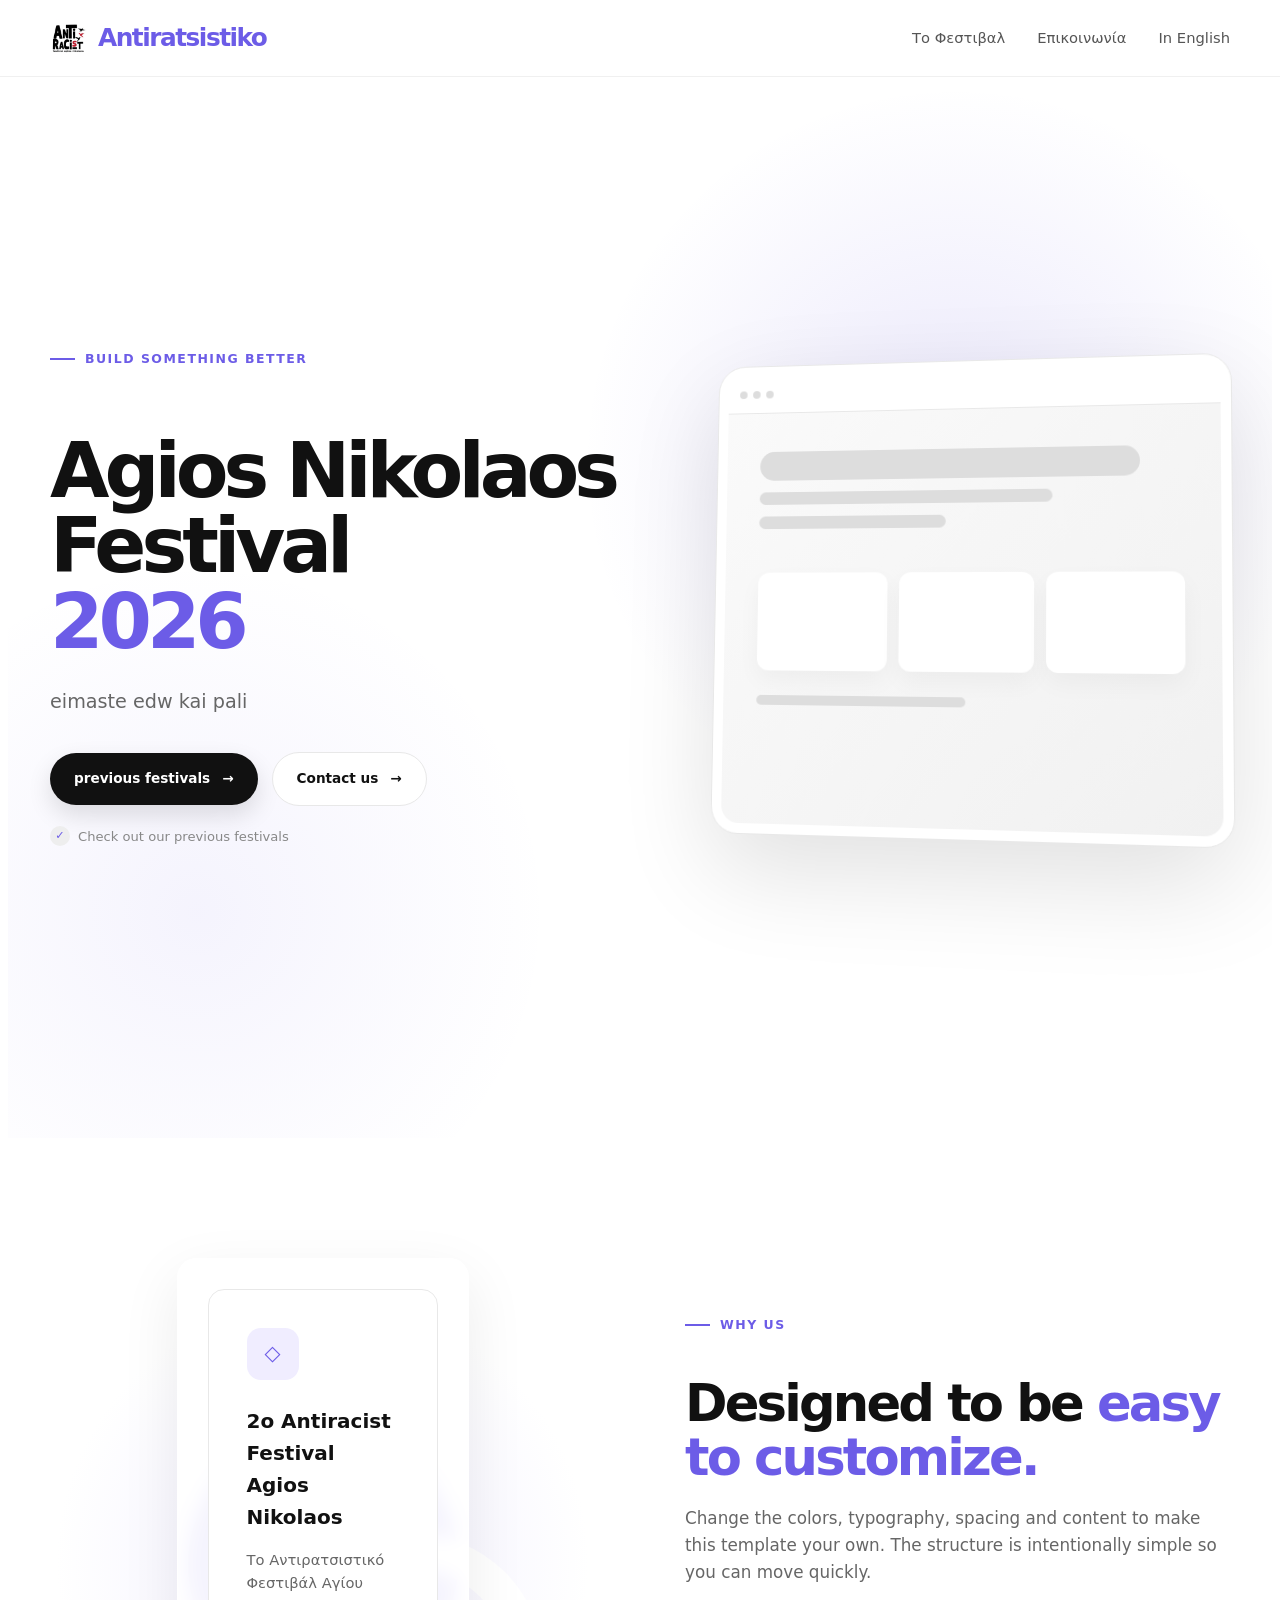
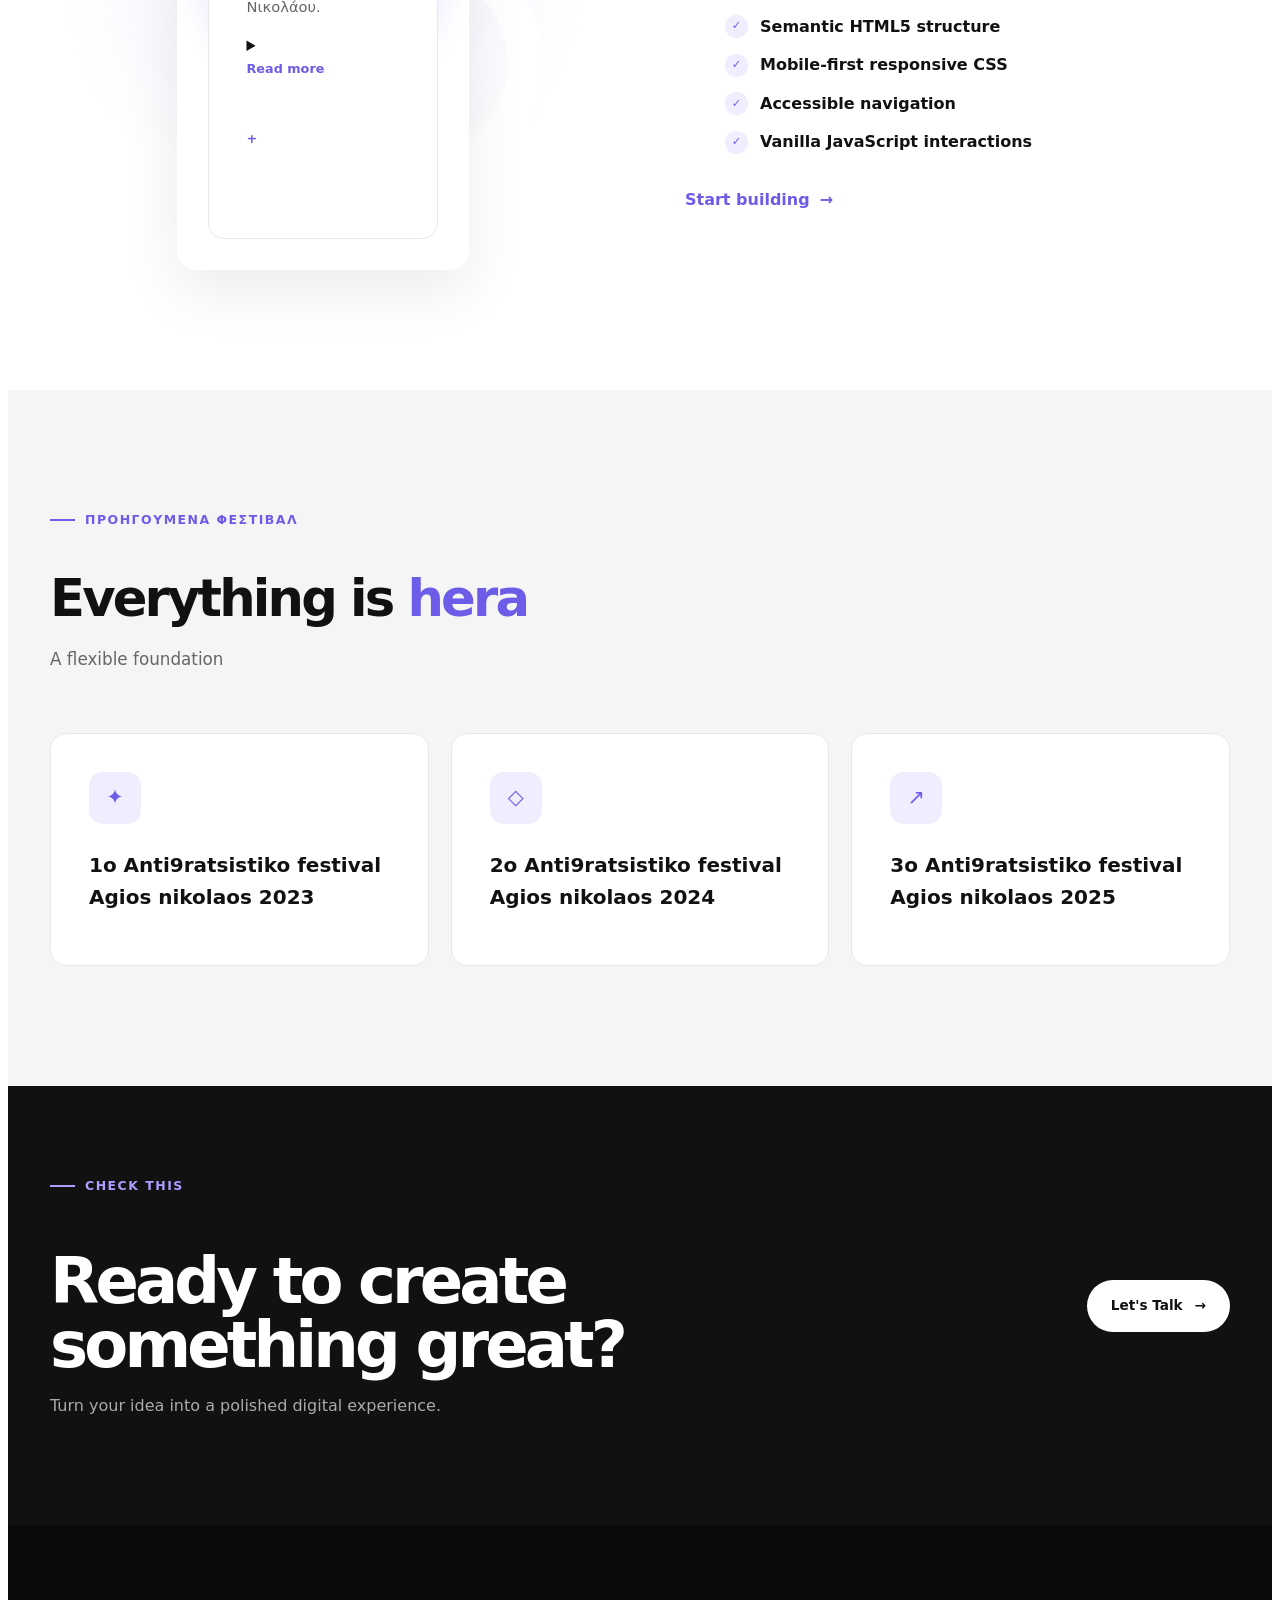
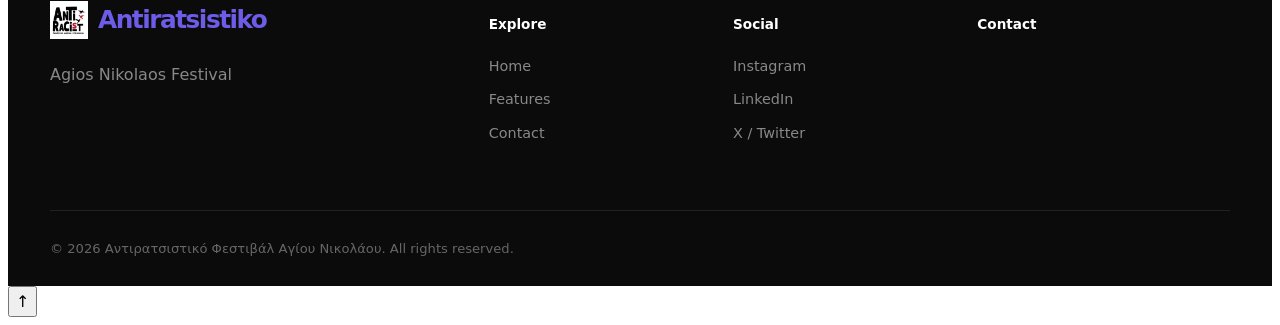
==== index.html @ 1e73deb2 "top" ====
<!DOCTYPE html>
<html lang="en">
<head>

    <meta charset="UTF-8">
    <meta name="viewport" content="width=device-width, initial-scale=1.0">

    <meta
        name="description"
        content="A modern responsive HTML5 website template."
    >

    <title>Antiratsistiko</title>

    <link
        rel="icon"
        type="image/png"
        href="assets/imgs/favicon.ico"
    >

    <link rel="stylesheet" href="style.css">
</head>

<body>

   
    <header class="site-header" id="top">
        <nav class="navbar container" aria-label="Main navigation">

            <a href="#top" class="logo">
				<img src="assets/imgs/1.png" alt="logo">
                <span>Antiratsistiko</span>
            </a>

            <button
                class="menu-toggle"
                type="button"
                aria-label="Open navigation menu"
                aria-expanded="false"
                aria-controls="primary-navigation"
            >
                <span></span>
                <span></span>
                <span></span>
            </button>

            <div class="nav-menu" id="primary-navigation">
                
                
                <a href="about.html">Το Φεστιβαλ </a>
                <a href="contact.html">Επικοινωνία</a>
                <a href="indexen.html">In English</a>
<!-- 

                <a href="#features" class="nav-button">
                    prohgoymena
                </a> -->
            </div>

        </nav>
    </header>


    <main>

       
        <section class="hero" id="home">

            <div class="hero-background"></div>

            <div class="container hero-content">

                <div class="hero-text reveal">

                    <div class="eyebrow">
                        <span></span>
                        Build something better
                    </div>

                    <h1>
                        Agios Nikolaos Festival 
                        <strong>2026</strong>
                    </h1>

                    <p>
							eimaste edw kai pali
                    </p>

                    <div class="hero-buttons">
                        <a href="#features" class="button button-primary">
                            previous festivals 

                            <span>→</span>
                        </a>

                        <a href="#contact" class="button button-secondary">
                            Contact us
							<span>→</span>
						</a>
                    </div>

                    <div class="hero-note">
                        <span class="check">✓</span>
                        Check out our previous festivals
                    </div>

                </div>

                <div class="hero-visual reveal">

                    <div class="visual-card">

                        <div class="visual-header">
                            <div class="window-controls">
                                <span></span>
                                <span></span>
                                <span></span>
                            </div>
                        </div>

                        <div class="visual-body">

                            <div class="visual-line large"></div>
                            <div class="visual-line"></div>
                            <div class="visual-line short"></div>

                            <div class="visual-grid">
                                <div></div>
                                <div></div>
                                <div></div>
                            </div>

                            <div class="visual-footer"></div>

                        </div>

                    </div>

                </div>

            </div>

        </section>


       
        


       
        <section class="section about" id="about">

            <div class="container about-grid">

                <div class="about-visual reveal">
                    <div class="about-shape shape-one"></div>
                    <div class="about-shape shape-two"></div>

                    <div class="about-card">
                            <article class="feature-card reveal">
        <div class="feature-icon">◇</div>
        

        <h3>2ο Antiracist Festival<br>Agios Nikolaos </h3>

        <p class="feature-short">
            Το  Αντιρατσιστικό Φεστιβάλ Αγίου Νικολάου.
        </p>

        <details class="read-more">
              <summary>
                <span>Read more</span>
                <span class="read-more-icon">+</span>
            </summary>

            <div class="read-more-text">
                <p>
                    Εδώ μπορείς να προσθέσεις το κείμενο που θέλεις να
                    εμφανίζεται όταν ο επισκέπτης πατάει «Read more».
                    Το κείμενο θα ανοίγει μέσα στην ίδια κάρτα.
                </p>

               
            </div>
        </details>
    </article>
                    </div>
                </div>


                <div class="about-content reveal">

                    <div class="eyebrow">
                        <span></span>
                        Why us
                    </div>

                    <h2>
                        Designed to be
                        <strong>easy to customize.</strong>
                    </h2>

                    <p>
                        Change the colors, typography, spacing and content
                        to make this template your own. The structure is
                        intentionally simple so you can move quickly.
                    </p>

                    <ul class="check-list">
                        <li>Semantic HTML5 structure</li>
                        <li>Mobile-first responsive CSS</li>
                        <li>Accessible navigation</li>
                        <li>Vanilla JavaScript interactions</li>
                    </ul>

                    <a href="contact.html" class="text-link">
                        Start building <span>→</span>
                    </a>

                </div>

            </div>

        </section>

		<section class="section features" id="features">

            <div class="container">

                <div class="section-heading reveal">
                    <div class="eyebrow">
                        <span></span>
                        Προηγουμενα Φεστιβαλ
                    </div>

                    <h2>
                        Everything is
                        <strong>hera</strong>
                    </h2>

                    <p>
                        A flexible foundation
                    </p>
                </div>


                <div class="feature-grid">

                    <article class="feature-card reveal">

                        <div class="feature-icon">
                            ✦
                        </div>

                        <h3><a href="2023.html">1o Anti9ratsistiko festival <br>
                            Agios nikolaos 2023</a></h3>

                        <p>
                            
                        </p>

                    </article>


                    <article class="feature-card reveal">

                        <div class="feature-icon">
                            ◇
                        </div>

                        <h3><a href="2024.html">2o Anti9ratsistiko festival <br>
                            Agios nikolaos 2024</a></h3>

                        

                    </article>


                    <article class="feature-card reveal">

                        <div class="feature-icon">
                            ↗
                        </div>

                        <h3><a href="2025.html">3o Anti9ratsistiko festival <br>
                            Agios nikolaos 2025</a></h3>

                    </article>

                </div>

            </div>

        </section>
       
        <section class="cta" id="contact">

            <div class="container cta-content reveal">

                <div>
                    <div class="eyebrow">
                        <span></span>
                        Check this
                    </div>

                    <h2>
                        Ready to create
                        something great?
                    </h2>

                    <p>
                        Turn your idea into a polished digital experience.
                    </p>
                </div>

                <a href="mailto:hello@example.com"
                   class="button button-light">
                    Let's Talk
                    <span>→</span>
                </a>

            </div>

        </section>

    </main>


    <footer class="site-footer">

        <div class="container footer-grid">

            <div class="footer-brand">

                <a href="#top" class="logo">
    <img src="assets/imgs/1.png" alt="Antiratsistiko logo">
    <span>Antiratsistiko</span>
</a>

                <p>
Agios Nikolaos Festival
                </p>

            </div>


            <div class="footer-column">

                <h3>Explore</h3>

                <a href="#home">Home</a>
                <a href="#features">Features</a>
                
                <a href="#contact">Contact</a>

            </div>


            <div class="footer-column">

                <h3>Social</h3>

                <a href="#">Instagram</a>
                <a href="#">LinkedIn</a>
                <a href="#">X / Twitter</a>

            </div>


            <div class="footer-column">

                <h3>Contact</h3>

                <!-- <a href="mailto:hello@example.com">
                    hello@example.com
                </a>

                <a href="tel:+1234567890">
                    +1 234 567 890
                </a> -->

            </div>

        </div>


        <div class="container footer-bottom">
<p id="copyright"></p>

    </footer>


    <script src="script.js"></script>
<!-- Back to top -->
<button
    class="back-to-top"
    id="backToTop"
    type="button"
    aria-label="Back to top"
>
    ↑
</button>
</body>
</html>
---- style.css ----
*::before,
*::after {
    box-sizing: border-box;
    margin: 0;
    padding: 0;
}


.nav-button {
    display: inline-flex;
    align-items: center;
    justify-content: center;

    min-height: 36px;

    padding: 7px 14px;

    color: white;
    background: var(--primary);

    border: 0;
    border-radius: 100px;

    font-size: 0.78rem;
    font-weight: 600;

    white-space: nowrap;

    transition:
        transform var(--transition),
        background var(--transition);
}

.nav-button:hover {
    background: var(--accent);
    transform: translateY(-2px);
}


.button {
    min-height: 42px;

    padding: 0 18px;

    border-radius: 100px;

    font-size: 0.85rem;
    font-weight: 600;
}

.features {
    background: var(--surface);
}

.feature-grid {
    display: grid;
    grid-template-columns: repeat(3, minmax(0, 1fr));
    gap: 24px;
}

.feature-card {
    min-width: 0;
    padding: 30px;

    background: white;
    border: 1px solid var(--border);
    border-radius: var(--radius-md);

    transition:
        transform var(--transition),
        box-shadow var(--transition);
}

.feature-card:hover {
    transform: translateY(-6px);
    box-shadow: var(--shadow);
}

.feature-icon {
    width: 44px;
    height: 44px;

    display: flex;
    align-items: center;
    justify-content: center;

    margin-bottom: 20px;

    background: #f0edff;
    color: var(--accent);

    border-radius: 12px;

    font-size: 1.1rem;
}

.feature-card h3 {
    margin-bottom: 8px;
    font-size: 1.15rem;
}

.feature-card p {
    color: var(--secondary);
    font-size: 0.92rem;
}
.logo {
    display: inline-flex;
    align-items: center;
    gap: 10px;

    font-size: 1.55rem;
    font-weight: 800;
    letter-spacing: -0.06em;
}

.logo img {
    width: 38px;
    height: 38px;

    object-fit: contain;
    flex-shrink: 0;

    display: block;
}

.logo-text {
    display: inline-flex;
    align-items: center;
}

.logo-text > span {
    color: var(--accent);
}

.navbar-actions {
    display: flex;
    align-items: center;
    gap: 14px;
}


/* =========================================
   GET STARTED DROPDOWN
========================================= */

.get-started-wrapper {
    position: relative;
}

.get-started-toggle {
    border: 0;
    cursor: pointer;
    font-family: inherit;
    font-size: 0.92rem;
}

.get-started-toggle.active {
    background: var(--accent);
}



.get-started-options {
    position: absolute;
    top: calc(100% + 12px);
    right: 0;

    width: 230px;

    padding: 18px;

    background: white;

    border: 1px solid var(--border);
    border-radius: 18px;

    box-shadow:
        0 20px 50px rgba(0, 0, 0, 0.12);

    opacity: 0;
    visibility: hidden;

    transform:
        translateY(-10px)
        scale(0.97);

    transform-origin: top right;

    transition:
        opacity var(--transition),
        visibility var(--transition),
        transform var(--transition);

    z-index: 1100;
}



.get-started-options.active {
    opacity: 1;
    visibility: visible;

    transform:
        translateY(0)
        scale(1);
}


/* Title */

.options-title {
    margin-bottom: 12px;

    color: var(--primary);

    font-size: 0.85rem;
    font-weight: 700;
}


/* Radio option */

.radio-option {
    display: flex;
    align-items: center;

    gap: 10px;

    padding: 10px 8px;

    border-radius: 10px;

    cursor: pointer;

    color: var(--secondary);

    transition:
        background var(--transition),
        color var(--transition);
}

.radio-option:hover {
    background: var(--surface);
    color: var(--primary);
}

.radio-option input {
    width: 17px;
    height: 17px;

    accent-color: var(--accent);

    cursor: pointer;
}

.radio-option span {
    font-size: 0.9rem;
}
html {
    scroll-behavior: smooth;
    scroll-padding-top: 80px;
}

body {
    font-family:
        Inter,
        ui-sans-serif,
        system-ui,
        -apple-system,
        BlinkMacSystemFont,
        "Segoe UI",
        sans-serif;

    background: #ffffff;
    color: #111111;
    line-height: 1.6;
    overflow-x: hidden;
}

img {
    max-width: 100%;
    display: block;
}

a {
    color: inherit;
    text-decoration: none;
}

button {
    font: inherit;
}


:root {
    --primary: #111111;
    --secondary: #666666;
    --muted: #888888;

    --background: #ffffff;
    --surface: #f5f5f5;
    --border: #e8e8e8;

    --accent: #6c5ce7;
    --accent-dark: #5546d5;

    --container: 1180px;

    --radius-sm: 8px;
    --radius-md: 16px;
    --radius-lg: 28px;

    --shadow:
        0 20px 60px rgba(0, 0, 0, 0.08);

    --transition:
        0.3s cubic-bezier(0.4, 0, 0.2, 1);
}


.container {
    width: min(
        calc(100% - 40px),
        var(--container)
    );

    margin-inline: auto;
}


.site-header {
    position: fixed;
    top: 0;
    left: 0;
    width: 100%;
    z-index: 1000;

    background: rgba(255, 255, 255, 0.88);
    backdrop-filter: blur(16px);
    -webkit-backdrop-filter: blur(16px);

    border-bottom: 1px solid rgba(0, 0, 0, 0.06);
}

.navbar {
    height: 76px;

    display: flex;
    align-items: center;
    justify-content: space-between;
}

.logo {
    font-size: 1.55rem;
    font-weight: 800;
    letter-spacing: -0.06em;
}

.logo span {
    color: var(--accent);
}

.nav-menu {
    display: flex;
    align-items: center;
    gap: 32px;

    font-size: 0.92rem;
    font-weight: 500;
}

.nav-menu > a:not(.nav-button) {
    position: relative;
    color: #555;
    transition: color var(--transition);
}

.nav-menu > a:not(.nav-button)::after {
    content: "";

    position: absolute;
    left: 0;
    bottom: -7px;

    width: 0;
    height: 2px;

    background: var(--accent);

    transition: width var(--transition);
}

.nav-menu > a:not(.nav-button):hover {
    color: var(--primary);
}

.nav-menu > a:not(.nav-button):hover::after {
    width: 100%;
}

.nav-button {
    padding: 11px 19px;

    color: white;
    background: var(--primary);

    border-radius: 100px;

    transition:
        transform var(--transition),
        background var(--transition);
}

.nav-button:hover {
    background: var(--accent);
    transform: translateY(-2px);
}


.menu-toggle {
    display: none;

    width: 44px;
    height: 44px;

    border: 0;
    background: transparent;

    cursor: pointer;

    flex-direction: column;
    align-items: center;
    justify-content: center;
    gap: 5px;
}

.menu-toggle span {
    display: block;

    width: 22px;
    height: 2px;

    background: var(--primary);
    border-radius: 10px;

    transition:
        transform var(--transition),
        opacity var(--transition);
}

.menu-toggle.active span:nth-child(1) {
    transform: translateY(7px) rotate(45deg);
}

.menu-toggle.active span:nth-child(2) {
    opacity: 0;
}

.menu-toggle.active span:nth-child(3) {
    transform: translateY(-7px) rotate(-45deg);
}


.hero {
    min-height: 100vh;

    display: flex;
    align-items: center;

    position: relative;
    overflow: hidden;

    padding: 140px 0 90px;
}

.hero-background {
    position: absolute;
    inset: 0;

    background:
        radial-gradient(
            circle at 75% 40%,
            rgba(108, 92, 231, 0.14),
            transparent 32%
        ),
        radial-gradient(
            circle at 15% 80%,
            rgba(108, 92, 231, 0.07),
            transparent 25%
        );

    pointer-events: none;
}

.hero-content {
    position: relative;
    z-index: 1;

    display: grid;
    grid-template-columns: 1.05fr 0.95fr;
    align-items: center;

    gap: 70px;
}

.eyebrow {
    display: flex;
    align-items: center;
    gap: 10px;

    margin-bottom: 20px;

    color: var(--accent);

    font-size: 0.78rem;
    font-weight: 700;
    letter-spacing: 0.12em;
    text-transform: uppercase;
}

.eyebrow span {
    width: 25px;
    height: 2px;

    background: currentColor;
}

.hero h1 {
    max-width: 700px;

    font-size: clamp(
        3rem,
        6vw,
        5.6rem
    );

    line-height: 0.98;
    letter-spacing: -0.065em;

    margin-bottom: 28px;
}

.hero h1 strong {
    display: block;
    color: var(--accent);
}

.hero-text > p {
    max-width: 600px;

    color: var(--secondary);

    font-size: clamp(
        1rem,
        2vw,
        1.2rem
    );

    margin-bottom: 34px;
}

.hero-buttons {
    display: flex;
    align-items: center;
    flex-wrap: wrap;

    gap: 14px;
}

.button {
    display: inline-flex;
    align-items: center;
    justify-content: center;
    gap: 12px;

    min-height: 52px;

    padding: 0 24px;

    border-radius: 100px;

    font-weight: 650;

    transition:
        transform var(--transition),
        background var(--transition),
        box-shadow var(--transition);
}

.button:hover {
    transform: translateY(-3px);
}

.button-primary {
    color: white;
    background: var(--primary);

    box-shadow:
        0 10px 25px rgba(0, 0, 0, 0.12);
}

.button-primary:hover {
    background: var(--accent);
}

.button-secondary {
    border: 1px solid var(--border);
    background: white;
}

.button-secondary:hover {
    border-color: #ccc;
    box-shadow: var(--shadow);
}

.hero-note {
    display: flex;
    align-items: center;
    gap: 8px;

    margin-top: 20px;

    color: var(--muted);
    font-size: 0.82rem;
}

.check {
    width: 20px;
    height: 20px;

    display: inline-flex;
    align-items: center;
    justify-content: center;

    border-radius: 50%;

    background: #eee;
    color: var(--accent);

    font-size: 0.7rem;
}

.hero-visual {
    display: flex;
    justify-content: center;

    perspective: 1000px;
}

.visual-card {
    width: min(100%, 500px);

    padding: 10px;

    background: white;

    border: 1px solid var(--border);
    border-radius: var(--radius-lg);

    box-shadow:
        0 35px 100px rgba(0, 0, 0, 0.12);

    transform:
        rotateY(-7deg)
        rotateX(3deg);

    animation: float 6s ease-in-out infinite;
}

.visual-header {
    height: 38px;

    display: flex;
    align-items: center;

    padding: 0 12px;

    border-bottom: 1px solid var(--border);
}

.window-controls {
    display: flex;
    gap: 6px;
}

.window-controls span {
    width: 8px;
    height: 8px;

    border-radius: 50%;

    background: #ddd;
}

.visual-body {
    min-height: 340px;

    padding: 40px 35px;

    background:
        linear-gradient(
            135deg,
            #fafafa,
            #f1f1f1
        );

    border-radius: 0 0 18px 18px;
}

.visual-line {
    width: 70%;
    height: 13px;

    margin-bottom: 12px;

    background: #ddd;
    border-radius: 100px;
}

.visual-line.large {
    width: 90%;
    height: 30px;
}

.visual-line.short {
    width: 45%;
}

.visual-grid {
    display: grid;
    grid-template-columns: repeat(3, 1fr);

    gap: 12px;

    margin-top: 45px;
}

.visual-grid div {
    height: 100px;

    background: white;
    border-radius: 12px;

    box-shadow:
        0 10px 25px rgba(0, 0, 0, 0.04);
}

.visual-footer {
    width: 50%;
    height: 10px;

    margin-top: 25px;

    background: #ddd;
    border-radius: 100px;
}

@keyframes float {
    0%,
    100% {
        transform:
            rotateY(-7deg)
            rotateX(3deg)
            translateY(0);
    }

    50% {
        transform:
            rotateY(-7deg)
            rotateX(3deg)
            translateY(-12px);
    }
}


.section {
    padding: 120px 0;
}

.section-heading {
    max-width: 680px;
    margin-bottom: 60px;
}

.section-heading h2,
.about-content h2 {
    font-size: clamp(
        2.2rem,
        4vw,
        3.8rem
    );

    line-height: 1.05;
    letter-spacing: -0.055em;

    margin-bottom: 20px;
}

.section-heading h2 strong,
.about-content h2 strong {
    color: var(--accent);
}

.section-heading p {
    color: var(--secondary);
    font-size: 1.05rem;
}



.features {
    background: var(--surface);
}

.feature-grid {
    display: grid;
    grid-template-columns: repeat(3, 1fr);
    gap: 22px;
}

.feature-card {
    padding: 38px;

    background: white;
    border: 1px solid var(--border);
    border-radius: var(--radius-md);

    transition:
        transform var(--transition),
        box-shadow var(--transition);
}

.feature-card:hover {
    transform: translateY(-8px);
    box-shadow: var(--shadow);
}

.feature-icon {
    width: 52px;
    height: 52px;

    display: flex;
    align-items: center;
    justify-content: center;

    margin-bottom: 25px;

    background: #f0edff;
    color: var(--accent);

    border-radius: 14px;

    font-size: 1.3rem;
}

.feature-card h3 {
    margin-bottom: 10px;

    font-size: 1.25rem;
}

.feature-card p {
    color: var(--secondary);
}



.about-grid {
    display: grid;
    grid-template-columns: 1fr 1fr;
    align-items: center;

    gap: 90px;
}

.about-visual {
    min-height: 500px;

    position: relative;

    display: flex;
    align-items: center;
    justify-content: center;

    background:
        radial-gradient(
            circle,
            #f1efff,
            transparent 65%
        );

    border-radius: var(--radius-lg);
}

.about-shape {
    position: absolute;

    border-radius: 50%;
}

.shape-one {
    width: 270px;
    height: 270px;

    background: var(--accent);

    opacity: 0.9;
}

.shape-two {
    width: 190px;
    height: 190px;

    border: 35px solid white;

    transform: translate(90px, 100px);
}

.about-card {
    position: relative;
    z-index: 2;

    width: 230px;

    padding: 30px;

    background: rgba(255, 255, 255, 0.92);

    border: 1px solid rgba(255, 255, 255, 0.8);

    border-radius: 20px;

    box-shadow: var(--shadow);

    backdrop-filter: blur(10px);
}

.about-card span {
    display: block;

    margin-bottom: 50px;

    color: var(--accent);

    font-size: 0.8rem;
    font-weight: 700;
}

.about-card strong {
    display: block;

    font-size: 2rem;
    letter-spacing: -0.05em;
}

.about-card p {
    color: var(--secondary);
}

.about-content > p {
    max-width: 550px;

    margin-bottom: 28px;

    color: var(--secondary);

    font-size: 1.05rem;
}

.check-list {
    list-style: none;

    display: grid;
    gap: 13px;

    margin-bottom: 32px;
}

.check-list li {
    display: flex;
    align-items: center;
    gap: 12px;

    font-weight: 550;
}

.check-list li::before {
    content: "✓";

    width: 23px;
    height: 23px;

    display: flex;
    align-items: center;
    justify-content: center;

    flex-shrink: 0;

    background: #f0edff;
    color: var(--accent);

    border-radius: 50%;

    font-size: 0.7rem;
}

.text-link {
    display: inline-flex;
    align-items: center;
    gap: 10px;

    color: var(--accent);

    font-weight: 700;
}

.text-link span {
    transition: transform var(--transition);
}

.text-link:hover span {
    transform: translateX(5px);
}



.cta {
    padding: 90px 0;

    background: var(--primary);
    color: white;
}

.cta-content {
    display: flex;
    align-items: center;
    justify-content: space-between;

    gap: 50px;
}

.cta .eyebrow {
    color: #a99fff;
}

.cta h2 {
    max-width: 700px;

    font-size: clamp(
        2.3rem,
        5vw,
        4.5rem
    );

    line-height: 1;
    letter-spacing: -0.06em;

    margin-bottom: 16px;
}

.cta p {
    color: #aaa;
}

.button-light {
    flex-shrink: 0;

    background: white;
    color: var(--primary);
}

.button-light:hover {
    background: var(--accent);
    color: white;
}



.site-footer {
    padding-top: 75px;

    background: #0b0b0b;
    color: white;
}

.footer-grid {
    display: grid;
    grid-template-columns: 2fr 1fr 1fr 1.3fr;

    gap: 50px;

    padding-bottom: 65px;
}

.footer-brand p {
    max-width: 260px;

    margin-top: 15px;

    color: #888;
}

.footer-column {
    display: flex;
    flex-direction: column;
    align-items: flex-start;

    gap: 10px;
}

.footer-column h3 {
    margin-bottom: 10px;

    color: white;

    font-size: 0.85rem;
}

.footer-column a {
    color: #888;

    font-size: 0.9rem;

    transition: color var(--transition);
}

.footer-column a:hover {
    color: white;
}

.footer-bottom {
    min-height: 75px;

    display: flex;
    align-items: center;
    justify-content: space-between;

    border-top: 1px solid #222;

    color: #666;

    font-size: 0.82rem;
}

.back-to-top {
    transition: color var(--transition);
}

.back-to-top:hover {
    color: white;
}



.reveal {
    opacity: 0;

    transform: translateY(30px);

    transition:
        opacity 0.8s ease,
        transform 0.8s ease;
}

.reveal.visible {
    opacity: 1;
    transform: translateY(0);
}


/* =========================================
   TABLET
========================================= */

@media (max-width: 900px) {

    .hero-content {
        grid-template-columns: 1fr;
        gap: 60px;
    }

    .hero-text {
        max-width: 750px;
    }

    .hero-visual {
        justify-content: center;
    }

    .visual-card {
        width: min(100%, 600px);
    }


    /* Features */

    .feature-grid {
        grid-template-columns: repeat(2, minmax(0, 1fr));
    }


    /* About */

    .about-grid {
        grid-template-columns: 1fr;
        gap: 60px;
    }

    .about-visual {
        min-height: 400px;
    }


    /* CTA */

    .cta-content {
        align-items: flex-start;
        flex-direction: column;
    }


    /* Footer */

    .footer-grid {
        grid-template-columns:
            repeat(2, minmax(0, 1fr));

        gap: 40px;
    }

    .footer-brand {
        grid-column: 1 / -1;
    }
}



/* =========================================
   MOBILE
========================================= */

@media (max-width: 700px) {

    .container {
        width: min(
            calc(100% - 30px),
            var(--container)
        );
    }


    /* =====================================
       NAVBAR
    ===================================== */

    .navbar {
        height: 68px;
    }

    .navbar-actions {
        gap: 7px;
    }


    /* Logo */

    .logo {
        gap: 8px;
        font-size: 1.25rem;
        min-width: 0;
    }

    .logo img {
        width: 32px;
        height: 32px;
    }


    /* Get Started */

    .get-started-wrapper {
        position: static;
    }

    .get-started-toggle {
        padding: 8px 12px;
        min-height: 34px;

        font-size: 0.75rem;
    }


    /* Radio options */

    .get-started-options {
        position: fixed;

        top: 78px;
        left: 15px;
        right: 15px;

        width: auto;

        padding: 16px;

        transform:
            translateY(-10px)
            scale(0.98);

        transform-origin: top center;
    }

    .get-started-options.active {
        transform:
            translateY(0)
            scale(1);
    }


    /* =====================================
       HAMBURGER
    ===================================== */

    .menu-toggle {
        display: flex;

        width: 38px;
        height: 38px;
    }


    /* =====================================
       MOBILE NAVIGATION
    ===================================== */

    .nav-menu {
        position: absolute;

        top: calc(100% + 8px);
        left: 15px;
        right: 15px;

        padding: 15px;

        display: flex;
        flex-direction: column;
        align-items: stretch;

        gap: 3px;

        background: white;

        border: 1px solid var(--border);
        border-radius: 18px;

        box-shadow:
            0 20px 50px rgba(0, 0, 0, 0.12);

        opacity: 0;
        visibility: hidden;

        transform: translateY(-10px);

        transition:
            opacity var(--transition),
            visibility var(--transition),
            transform var(--transition);
    }

    .nav-menu.active {
        opacity: 1;
        visibility: visible;
        transform: translateY(0);
    }

    .nav-menu > a:not(.nav-button) {
        padding: 11px 10px;
    }

    .nav-menu > a:not(.nav-button)::after {
        display: none;
    }


    /* =====================================
       HERO
    ===================================== */

    .hero {
        padding-top: 115px;
        padding-bottom: 70px;
    }

    .hero h1 {
        font-size: clamp(
            2.6rem,
            12vw,
            4rem
        );
    }

    .hero-buttons {
        flex-direction: column;
        align-items: stretch;
    }

    .button {
        width: auto;
        min-height: 40px;
        padding: 0 16px;
    }


    /* =====================================
       VISUAL
    ===================================== */

    .hero-visual {
        justify-content: center;
    }

    .visual-card {
        transform: none;
    }

    @keyframes float {

        0%,
        100% {
            transform: translateY(0);
        }

        50% {
            transform: translateY(-8px);
        }
    }

    .visual-body {
        min-height: 280px;
        padding: 30px 20px;
    }

    .visual-grid div {
        height: 70px;
    }


    /* =====================================
       SECTIONS
    ===================================== */

    .section {
        padding: 80px 0;
    }

    .section-heading {
        margin-bottom: 40px;
    }
/* =========================================
   PHOTO ALBUM
========================================= */

.album-intro {
    max-width: 780px;
    margin-bottom: 55px;
}

.album-intro p {
    color: var(--secondary);
    font-size: 1.08rem;
    margin-top: 18px;
}


/* PHOTO GRID */

.photo-grid {
    display: grid;
    grid-template-columns: repeat(3, 1fr);
    gap: 18px;
}


/* PHOTO */

.photo {
    position: relative;
    overflow: hidden;

    min-height: 280px;

    margin: 0;

    border-radius: 20px;

    background: #eee;

    border: 1px solid var(--border);

    cursor: zoom-in;

    isolation: isolate;

    transition:
        transform .35s ease,
        box-shadow .35s ease;
}


/* TALL IMAGE */

.photo-tall {
    grid-row: span 2;
    min-height: 578px;
}


/* WIDE IMAGE */

.photo-wide {
    grid-column: span 2;
}


/* IMAGE */

.photo img {
    display: block;

    width: 100%;
    height: 100%;

    min-height: inherit;

    object-fit: cover;

    transition:
        transform .65s cubic-bezier(.2,.7,.2,1),
        filter .45s ease;
}


/* DARK OVERLAY */

.photo::before {
    content: "";

    position: absolute;

    inset: 0;

    z-index: 1;

    background:
        linear-gradient(
            to top,
            rgba(0,0,0,.55),
            transparent 45%
        );

    opacity: 0;

    transition: opacity .35s ease;
}


/* HOVER */

.photo:hover {
    transform: translateY(-5px);

    box-shadow:
        0 25px 60px rgba(0,0,0,.15);
}

.photo:hover img {
    transform: scale(1.10);
}

.photo:hover::before {
    opacity: 1;
}


/* CAPTION */

.photo figcaption {
    position: absolute;

    left: 20px;
    bottom: 18px;

    z-index: 2;

    color: white;

    font-size: .85rem;

    font-weight: 700;

    opacity: 0;

    transform: translateY(10px);

    transition:
        opacity .35s ease,
        transform .35s ease;
}

.photo:hover figcaption {
    opacity: 1;

    transform: translateY(0);
}


/* KEYBOARD FOCUS */

.photo:focus-visible {
    outline: 3px solid var(--accent);

    outline-offset: 4px;
}


/* =========================================
   LIGHTBOX
========================================= */

.lightbox {
    position: fixed;

    inset: 0;

    z-index: 2000;

    display: flex;

    align-items: center;
    justify-content: center;

    padding: 30px;

    background:
        rgba(8,8,10,.90);

    backdrop-filter: blur(14px);

    opacity: 0;

    visibility: hidden;

    pointer-events: none;

    transition:
        opacity .3s ease,
        visibility .3s ease;
}


/* OPEN */

.lightbox.open {
    opacity: 1;

    visibility: visible;

    pointer-events: auto;
}


/* LARGE IMAGE */

.lightbox-image {
    display: block;

    max-width: min(1100px, 88vw);

    max-height: 82vh;

    object-fit: contain;

    border-radius: 12px;

    box-shadow:
        0 30px 100px rgba(0,0,0,.45);

    transform: scale(.94);

    transition:
        transform .35s ease;
}

.lightbox.open .lightbox-image {
    transform: scale(1);
}


/* BUTTONS */

.lightbox-close,
.lightbox-prev,
.lightbox-next {
    position: absolute;

    z-index: 3;

    display: grid;

    place-items: center;

    color: #fff;

    background:
        rgba(255,255,255,.12);

    border:
        1px solid rgba(255,255,255,.18);

    cursor: pointer;

    backdrop-filter: blur(10px);

    transition:
        background .3s ease,
        transform .3s ease;
}


/* CLOSE */

.lightbox-close {
    top: 22px;
    right: 22px;

    width: 48px;
    height: 48px;

    border-radius: 50%;

    font-size: 1.5rem;
}


/* PREVIOUS/NEXT */

.lightbox-prev,
.lightbox-next {
    top: 50%;

    width: 54px;
    height: 54px;

    border-radius: 50%;

    font-size: 1.7rem;

    transform:
        translateY(-50%);
}

.lightbox-prev {
    left: 25px;
}

.lightbox-next {
    right: 25px;
}


/* BUTTON HOVER */

.lightbox-close:hover,
.lightbox-prev:hover,
.lightbox-next:hover {
    background: var(--accent);
}

.lightbox-prev:hover,
.lightbox-next:hover {
    transform:
        translateY(-50%)
        scale(1.08);
}


/* CAPTION */

.lightbox-caption {
    position: absolute;

    left: 50%;
    bottom: 24px;

    transform: translateX(-50%);

    max-width: 80%;

    color: #fff;

    text-align: center;

    font-size: .9rem;

    font-weight: 600;
}


/* STOP PAGE SCROLLING */

body.lightbox-open {
    overflow: hidden;
}


/* =========================================
   TABLET
========================================= */

@media (max-width: 950px) {

    .photo-grid {
        grid-template-columns:
            repeat(2, 1fr);
    }

    .photo-tall {
        min-height: 500px;
    }

}


/* =========================================
   MOBILE
========================================= */

@media (max-width: 700px) {

    .photo-grid {
        grid-template-columns: 1fr;

        gap: 14px;
    }


    .photo,
    .photo-tall,
    .photo-wide {

        grid-column: auto;

        grid-row: auto;

        min-height: 280px;
    }


    /* Keep a subtle zoom on touch/mobile */

    .photo:active img {
        transform: scale(1.04);
    }


    .photo figcaption {
        opacity: 1;

        transform: none;
    }


    .photo::before {
        opacity: .45;
    }


    /* LIGHTBOX */

    .lightbox {
        padding: 15px;
    }


    .lightbox-image {
        max-width: 94vw;

        max-height: 76vh;
    }


    .lightbox-prev,
    .lightbox-next {

        top: auto;

        bottom: 18px;

        width: 46px;

        height: 46px;
    }


    .lightbox-prev {
        left: 18px;
    }


    .lightbox-next {
        right: 18px;
    }


    .lightbox-caption {

        bottom: 74px;

        max-width: 60%;

        font-size: .8rem;
    }


    .album-copy {
        padding: 28px;

        margin-top: 50px;
    }

}
/* =========================================
   ALBUM - HOMEPAGE STYLE HERO
========================================= */

.album-hero {
    min-height: 78vh;
    padding-top: 145px;
    padding-bottom: 90px;
}

.album-story {
    max-width: 620px;
}

.album-story h2 {
    font-size: clamp(2.3rem, 4vw, 4rem);
    line-height: 1.04;
    letter-spacing: -.055em;
    margin-bottom: 20px;
}

.album-story p {
    color: var(--secondary);
    font-size: 1.05rem;
    margin-bottom: 18px;
}

.album-story .button {
    margin-top: 15px;
}
@media (prefers-reduced-motion: reduce) {

    .photo,
    .photo img,
    .photo figcaption,
    .lightbox,
    .lightbox-image {
        transition: none;
    }

}

    .feature-grid {
        grid-template-columns: 1fr;
        gap: 16px;
    }

    .feature-card {
        padding: 25px;
    }


    .about-visual {
        min-height: 330px;
    }

    .shape-one {
        width: 200px;
        height: 200px;
    }

    .shape-two {
        width: 140px;
        height: 140px;

        border-width: 25px;

        transform:
            translate(70px, 70px);
    }

    .about-card {
        width: 200px;
    }



    .cta {
        padding: 70px 0;
    }

    .cta-content {
        gap: 30px;
    }

    .cta .button-light {
        width: auto;
    }



    .site-footer {
        padding-top: 55px;
    }

    .footer-grid {
        grid-template-columns: 1fr 1fr;

        gap: 35px 25px;

        padding-bottom: 45px;
    }

    .footer-brand {
        grid-column: 1 / -1;
    }

    .footer-brand p {
        max-width: 300px;
    }

    .footer-column {
        gap: 8px;
    }

    .footer-column h3 {
        margin-bottom: 6px;
    }

    .footer-column a {
        font-size: 0.82rem;
    }


    .footer-bottom {
        min-height: auto;

        padding: 22px 0;

        flex-direction: column;

        align-items: flex-start;

        gap: 10px;
    }
}



@media (max-width: 420px) {

    .navbar {
        height: 64px;
    }

    .logo {
        gap: 6px;
        font-size: 1.05rem;
    }

    .logo img {
        width: 28px;
        height: 28px;
    }

    .get-started-toggle {
        padding: 7px 10px;
        font-size: 0.7rem;
    }

    .menu-toggle {
        width: 34px;
        height: 34px;
    }


    .hero h1 {
        font-size: 2.5rem;
    }


    .visual-body {
        min-height: 240px;
    }


    .about-visual {
        min-height: 280px;
    }


    /* Footer becomes one column */

    .footer-grid {
        grid-template-columns: 1fr;
        gap: 30px;
    }

    .footer-brand {
        grid-column: auto;
    }

    .footer-bottom {
        align-items: flex-start;
    }
}



@media (prefers-reduced-motion: reduce) {

    html {
        scroll-behavior: auto;
    }

    *,
    *::before,
    *::after {
        animation-duration: 0.01ms !important;
        animation-iteration-count: 1 !important;
        transition-duration: 0.01ms !important;
    }

    .reveal {
        opacity: 1;
        transform: none;
    }
}

/* =========================================
   ALBUM PAGE FIX
========================================= */

.album-hero {
    min-height: 85vh;
}


/* Make sure album hero content is visible */

.album-hero .hero-content {
    position: relative;
    z-index: 2;
}


/* Album section */

#album {
    position: relative;
    z-index: 2;
}


/* Album intro */

.album-intro {
    max-width: 700px;
    margin-bottom: 55px;
}


/* PHOTO GRID */

.photo-grid {
    display: grid;
    grid-template-columns: repeat(3, minmax(0, 1fr));
    gap: 20px;
}


/* PHOTO */

.photo {
    position: relative;
    overflow: hidden;

    min-height: 300px;

    margin: 0;

    background: #f5f5f5;

    border-radius: 20px;

    border: 1px solid var(--border);

    cursor: zoom-in;

    transition:
        transform .35s ease,
        box-shadow .35s ease;
}


/* TALL */

.photo-tall {
    grid-row: span 2;
    min-height: 620px;
}


/* WIDE */

.photo-wide {
    grid-column: span 2;
}


/* IMAGE */

.photo img {
    width: 100%;
    height: 100%;

    min-height: inherit;

    object-fit: cover;

    display: block;

    transition:
        transform .6s cubic-bezier(.2,.7,.2,1);
}


/* HOVER */

.photo:hover {
    transform: translateY(-6px);

    box-shadow:
        0 25px 60px rgba(0,0,0,.12);
}


.photo:hover img {
    transform: scale(1.08);
}


/* DARK GRADIENT */

.photo::before {
    content: "";

    position: absolute;

    inset: 0;

    z-index: 1;

    background:
        linear-gradient(
            to top,
            rgba(0,0,0,.55),
            transparent 50%
        );

    opacity: 0;

    transition: opacity .35s ease;
}


.photo:hover::before {
    opacity: 1;
}


/* CAPTION */

.photo figcaption {
    position: absolute;

    left: 20px;
    bottom: 18px;

    z-index: 2;

    color: white;

    font-size: .85rem;

    font-weight: 600;

    opacity: 0;

    transform: translateY(10px);

    transition:
        opacity .3s ease,
        transform .3s ease;
}


.photo:hover figcaption {
    opacity: 1;

    transform: translateY(0);
}


/* =========================================
   LIGHTBOX
========================================= */

.lightbox {
    position: fixed;

    inset: 0;

    z-index: 9999;

    display: flex;

    align-items: center;
    justify-content: center;

    padding: 30px;

    background: rgba(0,0,0,.90);

    backdrop-filter: blur(15px);

    opacity: 0;

    visibility: hidden;

    pointer-events: none;

    transition:
        opacity .3s ease,
        visibility .3s ease;
}


.lightbox.open {
    opacity: 1;

    visibility: visible;

    pointer-events: auto;
}


.lightbox-image {
    max-width: 90vw;

    max-height: 82vh;

    width: auto;
    height: auto;

    object-fit: contain;

    border-radius: 12px;

    box-shadow:
        0 30px 100px rgba(0,0,0,.4);
}


/* CLOSE */

.lightbox-close {

    position: absolute;

    top: 25px;
    right: 25px;

    width: 48px;
    height: 48px;

    border: 0;

    border-radius: 50%;

    background: rgba(255,255,255,.15);

    color: white;

    font-size: 28px;

    cursor: pointer;

    z-index: 10;
}


/* PREVIOUS / NEXT */

.lightbox-prev,
.lightbox-next {

    position: absolute;

    top: 50%;

    transform: translateY(-50%);

    width: 55px;
    height: 55px;

    border: 0;

    border-radius: 50%;

    background: rgba(255,255,255,.15);

    color: white;

    font-size: 35px;

    cursor: pointer;

    z-index: 10;
}


.lightbox-prev {
    left: 25px;
}


.lightbox-next {
    right: 25px;
}


.lightbox-close:hover,
.lightbox-prev:hover,
.lightbox-next:hover {
    background: var(--accent);
}


/* CAPTION */

.lightbox-caption {

    position: absolute;

    bottom: 25px;

    left: 50%;

    transform: translateX(-50%);

    color: white;

    font-size: .9rem;

    text-align: center;
}


/* =========================================
   TABLET
========================================= */

@media (max-width: 950px) {

    .photo-grid {
        grid-template-columns: repeat(2, minmax(0, 1fr));
    }

    .photo-tall {
        min-height: 500px;
    }

}


/* =========================================
   MOBILE
========================================= */

@media (max-width: 700px) {

    .album-hero {
        min-height: 80vh;

        padding-top: 120px;
    }


    .photo-grid {
        grid-template-columns: 1fr;

        gap: 15px;
    }


    .photo,
    .photo-tall,
    .photo-wide {

        grid-column: auto;

        grid-row: auto;

        min-height: 300px;
    }


    .photo figcaption {

        opacity: 1;

        transform: none;
    }


    .photo::before {
        opacity: .35;
    }


    .lightbox {
        padding: 15px;
    }


    .lightbox-image {
        max-width: 94vw;

        max-height: 75vh;
    }

/* =========================================================
FESTIVAL CARDS
========================================================= */

.feature-card {


position: relative;

display: flex;

flex-direction: column;

align-items: flex-start;

padding: 35px;

min-height: 430px;

border: 1px solid var(--border);

border-radius: 24px;

background: #ffffff;

overflow: hidden;

transition:
    transform .35s ease,
    box-shadow .35s ease,
    border-color .35s ease;


}

/* =========================================
   FESTIVAL CARDS
========================================= */

.feature-grid {
    display: grid;
    grid-template-columns: repeat(3, 1fr);
    gap: 24px;
    align-items: start;
}

.feature-card {
    display: flex;
    flex-direction: column;
    padding: 32px;
    background: var(--white);
    border: 1px solid var(--border);
    border-radius: 20px;
    transition:
        transform 0.3s ease,
        box-shadow 0.3s ease,
        border-color 0.3s ease;
}

.feature-card:hover {
    transform: translateY(-6px);
    box-shadow: 0 18px 40px rgba(0, 0, 0, 0.08);
}

.feature-icon {
    width: 48px;
    height: 48px;
    display: flex;
    align-items: center;
    justify-content: center;
    margin-bottom: 20px;
    border-radius: 14px;
    background: var(--light);
    font-size: 24px;
}

.feature-year {
    margin-bottom: 10px;
    color: var(--accent);
    font-size: 14px;
    font-weight: 700;
    letter-spacing: 0.08em;
}

.feature-card h3 {
    margin: 0 0 14px;
    font-size: 21px;
    line-height: 1.35;
}

.feature-short {
    margin: 0;
    color: var(--secondary);
    line-height: 1.7;
}


/* =========================================
   READ MORE
========================================= */

.read-more {
    margin-top: 22px;
    border-top: 1px solid var(--border);
    padding-top: 18px;
}

.read-more summary {
    display: flex;
    align-items: center;
    justify-content: space-between;
    cursor: pointer;
    list-style: none;
    color: var(--accent);
    font-weight: 700;
    user-select: none;
}

.read-more summary::-webkit-details-marker {
    display: none;
}

.read-more summary span {
    display: flex;
    align-items: center;
    justify-content: center;
    width: 28px;
    height: 28px;
    border: 1px solid var(--accent);
    border-radius: 50%;
    font-size: 20px;
    font-weight: 400;
    line-height: 1;
    transition: transform 0.3s ease;
}

.read-more[open] summary span {
    transform: rotate(45deg);
}


/* Expanded text */

.read-more-content {
    padding-top: 18px;
    color: var(--secondary);
    line-height: 1.7;
    animation: readMoreOpen 0.3s ease;
}

.read-more-content p {
    margin: 0 0 18px;
}

.festival-link {
    display: inline-flex;
    align-items: center;
    gap: 6px;
    color: var(--accent);
    font-weight: 700;
    text-decoration: none;
}

.festival-link:hover {
    text-decoration: underline;
}


@keyframes readMoreOpen {
    from {
        opacity: 0;
        transform: translateY(-8px);
    }

    to {
        opacity: 1;
        transform: translateY(0);
    }
}


/* =========================================
   TABLET
========================================= */

@media (max-width: 950px) {

    .feature-grid {
        grid-template-columns: repeat(2, 1fr);
    }

}

/* =========================================
   FLOATING BACK TO TOP BUTTON
========================================= */

.floating-back-to-top {
    position: fixed !important;
    right: 22px;
    bottom: 22px;

    width: 54px;
    height: 54px;

    display: flex !important;
    align-items: center;
    justify-content: center;

    z-index: 999999 !important;

    background: var(--accent);
    color: #ffffff !important;

    border: 0;
    border-radius: 50%;

    font-size: 26px;
    font-weight: 700;
    line-height: 1;

    text-decoration: none !important;

    box-shadow: 0 8px 25px rgba(0, 0, 0, 0.20);

    transition:
        transform 0.25s ease,
        background 0.25s ease,
        box-shadow 0.25s ease;
}

.floating-back-to-top:hover {
    background: var(--accent-dark);
    color: #ffffff !important;

    transform: translateY(-5px);

    box-shadow: 0 12px 30px rgba(0, 0, 0, 0.25);
}

/* MOBILE */
@media (max-width: 700px) {

    .floating-back-to-top {
        position: fixed !important;

        right: 15px;
        bottom: 15px;

        width: 50px;
        height: 50px;

        display: flex !important;

        z-index: 999999 !important;

        font-size: 23px;

        border-radius: 50%;
    }

    .floating-back-to-top:hover {
        transform: none;
    }
}

.back-to-top {
    position: fixed !important;

    right: 25px;
    bottom: 25px;

    width: 55px;
    height: 55px;

    z-index: 99999;

    display: flex;
    align-items: center;
    justify-content: center;

    padding: 0;

    border: none;
    border-radius: 50%;

    background: var(--accent);
    color: #ffffff;

    font-size: 25px;
    font-weight: bold;

    cursor: pointer;

    opacity: 0;
    visibility: hidden;
    pointer-events: none;

    transform: translateY(20px);

    box-shadow: 0 8px 25px rgba(0, 0, 0, 0.20);

    transition:
        opacity 0.3s ease,
        visibility 0.3s ease,
        transform 0.3s ease,
        background 0.3s ease;
}


/* Button becomes visible */

.back-to-top.show {
    opacity: 1;
    visibility: visible;
    pointer-events: auto;

    transform: translateY(0);
}


/* Hover */

.back-to-top:hover {
    background: var(--accent-dark);
    transform: translateY(-5px);
}


/* Mobile */

@media (max-width: 700px) {

    .back-to-top {
        position: fixed !important;

        right: 16px;
        bottom: 16px;

        width: 50px;
        height: 50px;

        font-size: 22px;

        z-index: 99999;
    }

    .back-to-top:hover {
        transform: none;
    }

}
.read-more {
    margin-top: 20px;
    width: 100%;
}

.read-more summary {
    display: flex;
    align-items: center;
    justify-content: space-between;
    width: 100%;
    min-height: 44px;
    padding: 10px 0;
    cursor: pointer;

    color: var(--accent);
    font-size: 15px;
    font-weight: 700;

    list-style: none;
    -webkit-tap-highlight-color: transparent;
}

.read-more summary::-webkit-details-marker {
    display: none;
}

.read-more summary::marker {
    display: none;
}

.read-more-icon {
    display: flex;
    align-items: center;
    justify-content: center;

    width: 30px;
    height: 30px;

    border: 1px solid var(--accent);
    border-radius: 50%;

    font-size: 20px;
    font-weight: 400;

    transition: transform 0.25s ease;
}

/* Change + into × when opened */

.read-more[open] .read-more-icon {
    transform: rotate(45deg);
}

/* Expanded content */

.read-more-text {
    display: block;

    margin-top: 10px;
    padding-top: 18px;

    border-top: 1px solid var(--border);

    color: var(--secondary);
    font-size: 15px;
    line-height: 1.7;
}

.read-more-text p {
    margin: 0 0 15px;
}

.festival-link {
    display: inline-block;
    margin-top: 5px;

    color: var(--accent);
    font-weight: 700;
    text-decoration: none;
}

.festival-link:hover {
    text-decoration: underline;
}


/* =========================================
   MOBILE
========================================= */

@media (max-width: 700px) {

    .feature-grid {
        grid-template-columns: 1fr;
    }

    .feature-card {
        width: 100%;
    }

    .read-more {
        display: block;
    }

    .read-more summary {
        display: flex;
        width: 100%;
        min-height: 48px;

        /* Makes tapping easier on phones */
        padding: 12px 0;

        cursor: pointer;
        touch-action: manipulation;
    }

    .read-more-text {
        display: block;
        width: 100%;
        box-sizing: border-box;

        padding-top: 16px;
    }

    .read-more-icon {
        flex-shrink: 0;
    }
}

@media (max-width: 700px) {

    .feature-grid {
        grid-template-columns: 1fr;
        gap: 18px;
    }

    .feature-card {
        padding: 24px;
        border-radius: 16px;
    }

    .feature-card:hover {
        transform: none;
        box-shadow: none;
    }

    .feature-card h3 {
        font-size: 19px;
    }

    .read-more summary {
        min-height: 44px;
    }

}

.feature-card:hover {


transform:
    translateY(-8px);

box-shadow:
    0 25px 60px
    rgba(0, 0, 0, .10);

border-color:
    rgba(99, 91, 255, .30);


}

/* =========================================================
ICON
========================================================= */

.feature-icon {


width: 55px;

height: 55px;

display: flex;

align-items: center;

justify-content: center;

margin-bottom: 25px;

border-radius: 16px;

background:
    rgba(99, 91, 255, .10);

color:
    var(--accent);

font-size: 1.5rem;

transition:
    transform .35s ease,
    background .35s ease;


}

.feature-card:hover .feature-icon {


transform:
    rotate(8deg)
    scale(1.08);

background:
    rgba(99, 91, 255, .16);


}

/* =========================================================
YEAR
========================================================= */

.feature-year {


margin-bottom: 8px;

color:
    var(--accent);

font-size: .75rem;

font-weight: 800;

letter-spacing: .12em;

text-transform: uppercase;


}

/* =========================================================
TITLE
========================================================= */

.feature-card h3 {


margin-bottom: 16px;

font-size:
    clamp(
        1.35rem,
        2vw,
        1.7rem
    );

line-height: 1.15;

letter-spacing: -.04em;


}

.feature-card h3 a {


color:
    inherit;

transition:
    color .25s ease;


}

.feature-card h3 a:hover {


color:
    var(--accent);


}

/* =========================================================
SHORT DESCRIPTION
========================================================= */

.feature-short {


margin-bottom: 0;

color:
    var(--secondary);

font-size: .95rem;

line-height: 1.7;


}

/* =========================================================
READ MORE CONTENT
========================================================= */

.read-more-content {


max-height: 0;

opacity: 0;

overflow: hidden;

transform:
    translateY(-8px);

transition:
    max-height .45s ease,
    opacity .35s ease,
    transform .35s ease;


}

/*
Desktop hover.

When the mouse is over the card,
the additional text appears.
*/

.feature-card:hover .read-more-content {


max-height: 220px;

opacity: 1;

transform:
    translateY(0);

margin-top: 15px;


}

.read-more-content p {


margin-bottom: 10px;

color:
    var(--secondary);

font-size: .9rem;

line-height: 1.65;


}

/* =========================================================
READ MORE LINK
========================================================= */

.read-more {


display: inline-flex;

align-items: center;

gap: 10px;

margin-top: auto;

padding-top: 25px;

color:
    var(--accent);

font-size: .88rem;

font-weight: 800;

transition:
    gap .25s ease,
    color .25s ease;


}

.read-more:hover {


gap: 15px;

color:
    var(--accent-dark);


}

.read-more-arrow {


font-size: 1.1rem;

transition:
    transform .25s ease;


}

.read-more:hover .read-more-arrow {


transform:
    translateX(3px);


}

/* =========================================================
TABLET
========================================================= */

@media (max-width: 950px) {


.feature-card {

    padding: 28px;

    min-height: 400px;
}


/*
   On tablets we don't rely on hover.
   The card remains clean and the user
   can click Read More.
*/

.feature-card:hover {

    transform: none;

    box-shadow: none;
}


}

/* =========================================================
MOBILE
========================================================= */

@media (max-width: 700px) {


.feature-grid {

    display: grid;

    grid-template-columns:
        1fr;

    gap: 18px;
}


.feature-card {

    width: 100%;

    min-height: auto;

    padding: 25px;

    border-radius: 20px;
}


.feature-card:hover {

    transform: none;
}


.feature-icon {

    width: 48px;

    height: 48px;

    margin-bottom: 20px;

    border-radius: 14px;
}


.feature-card h3 {

    font-size:
        1.35rem;

    line-height:
        1.2;
}


.feature-short {

    font-size:
        .92rem;
}


/*
   IMPORTANT:

   On mobile there is no hover.

   Therefore the extra text stays
   hidden and the Read More link
   takes the user to the individual
   festival page.
*/

.read-more-content {

    display:
        none;
}


.read-more {

    width:
        100%;

    justify-content:
        space-between;

    margin-top:
        20px;

    padding:
        13px 0 0;

    border-top:
        1px solid
        var(--border);
}


}

/* =========================================================
VERY SMALL PHONES
========================================================= */

@media (max-width: 420px) {


.feature-card {

    padding:
        22px;
}


.feature-card h3 {

    font-size:
        1.25rem;
}


.feature-short {

    font-size:
        .88rem;
}


}

    .lightbox-prev,
    .lightbox-next {

        top: auto;

        bottom: 20px;

        transform: none;

        width: 45px;

        height: 45px;
    }


    .lightbox-prev {
        left: 20px;
    }


    .lightbox-next {
        right: 20px;
    }


    .lightbox-caption {
        bottom: 75px;

        max-width: 60%;
    }


    
}
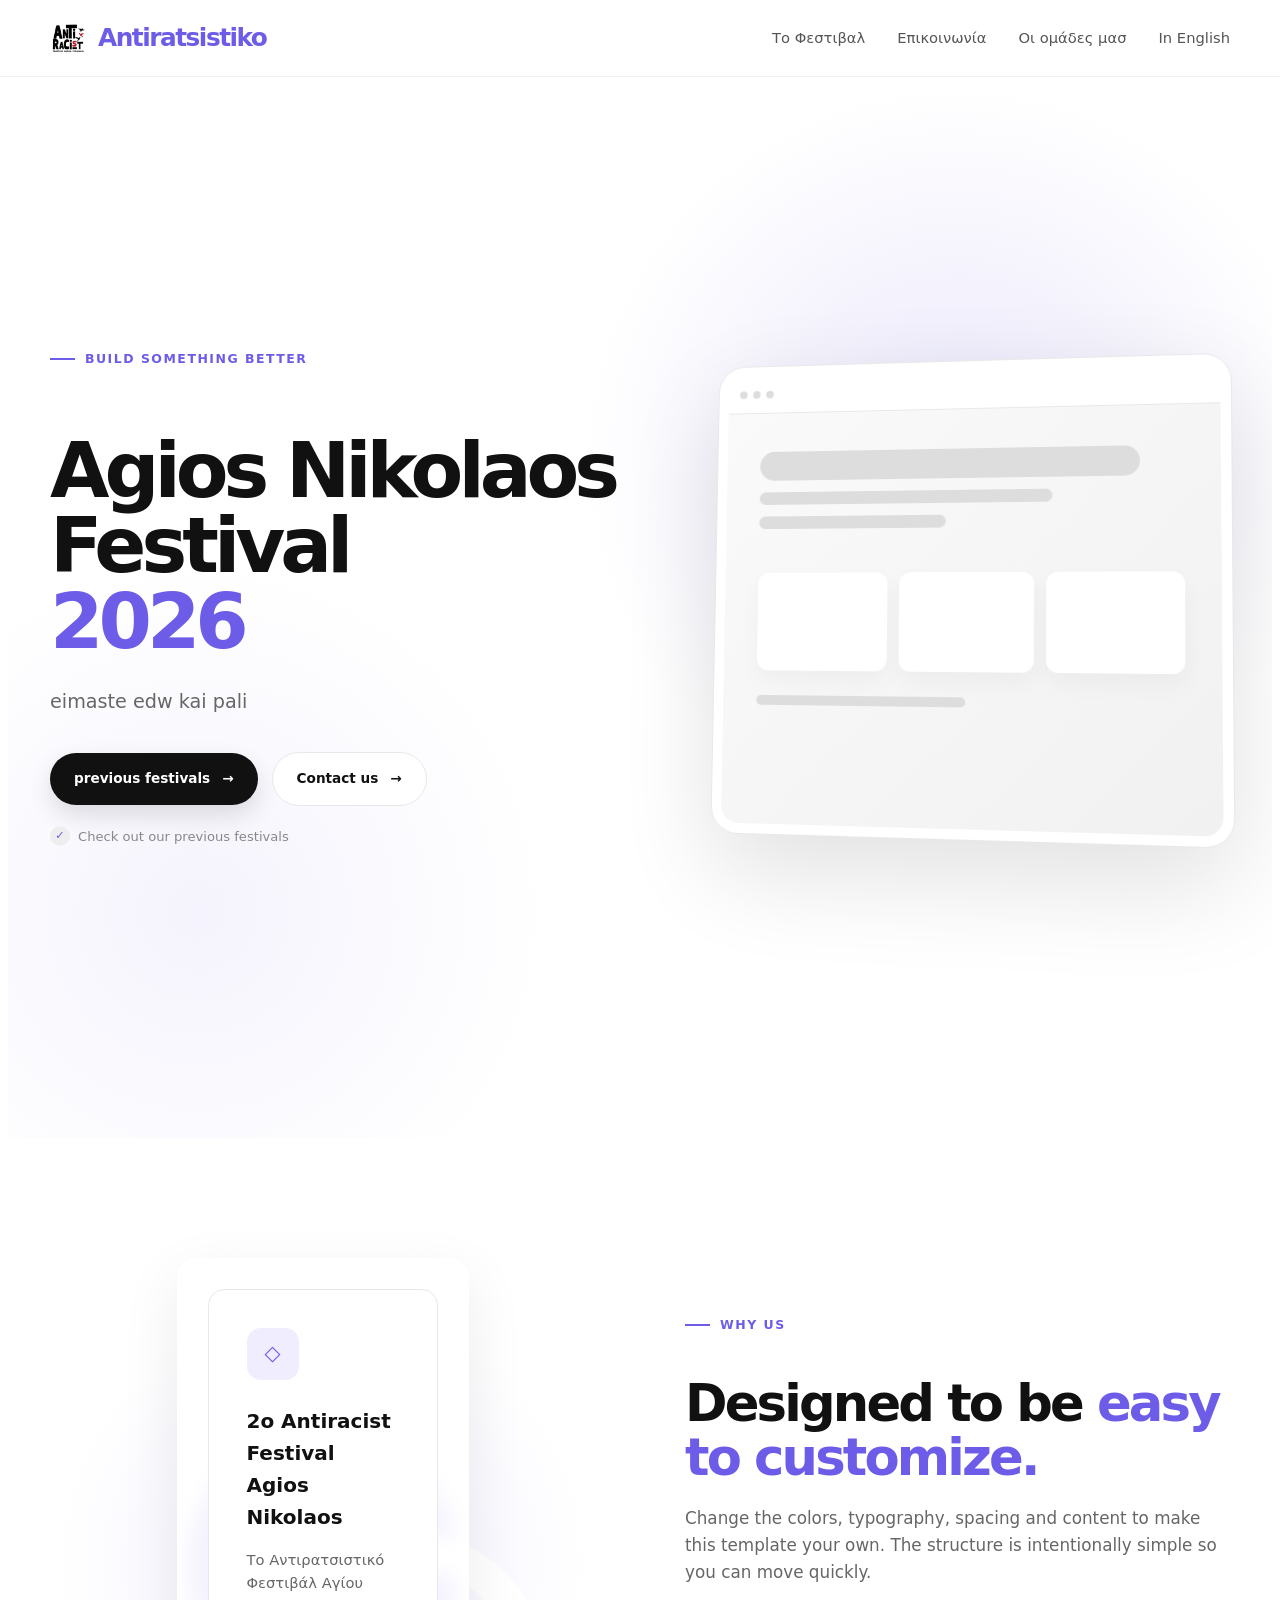
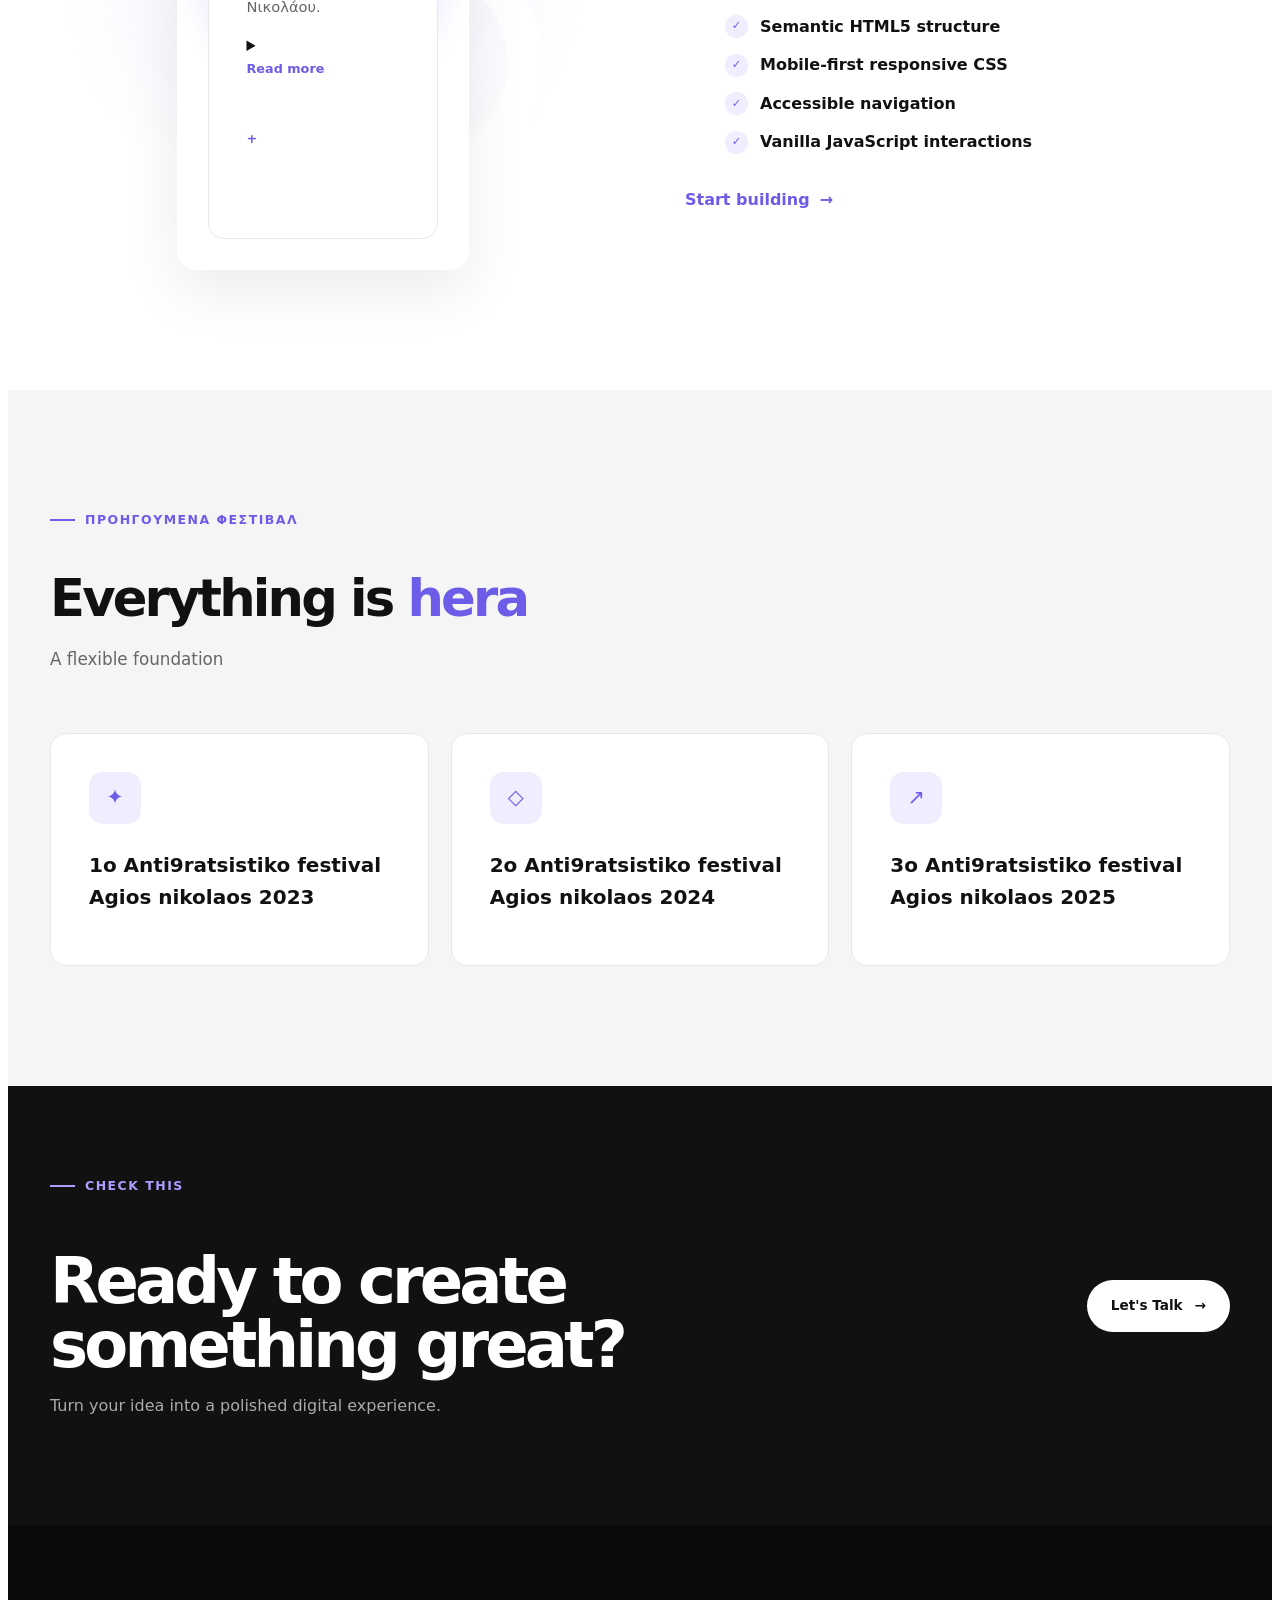
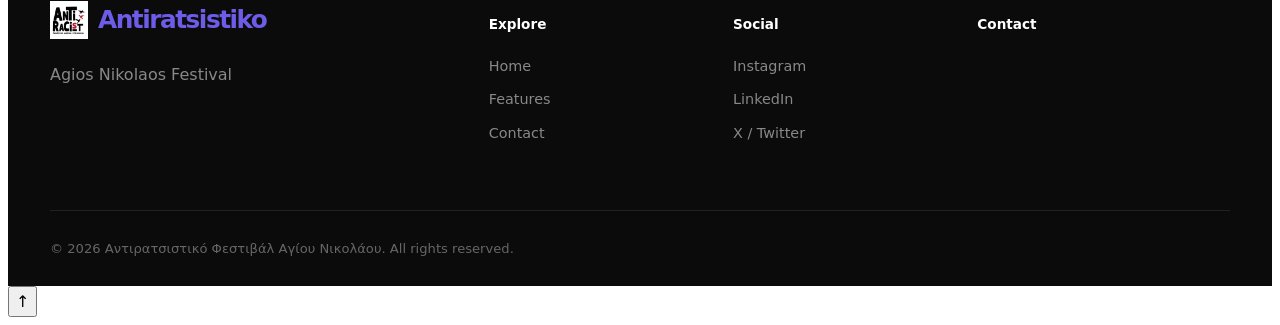
==== commit 5d30d382: "teams" ====
--- a/index.html
+++ b/index.html
@@ -49,6 +49,7 @@
                 
                 <a href="about.html">Το Φεστιβαλ </a>
                 <a href="contact.html">Επικοινωνία</a>
+                <a href="teams.html">Οι ομάδες μασ</a>
                 <a href="indexen.html">In English</a>
 <!-- 
 
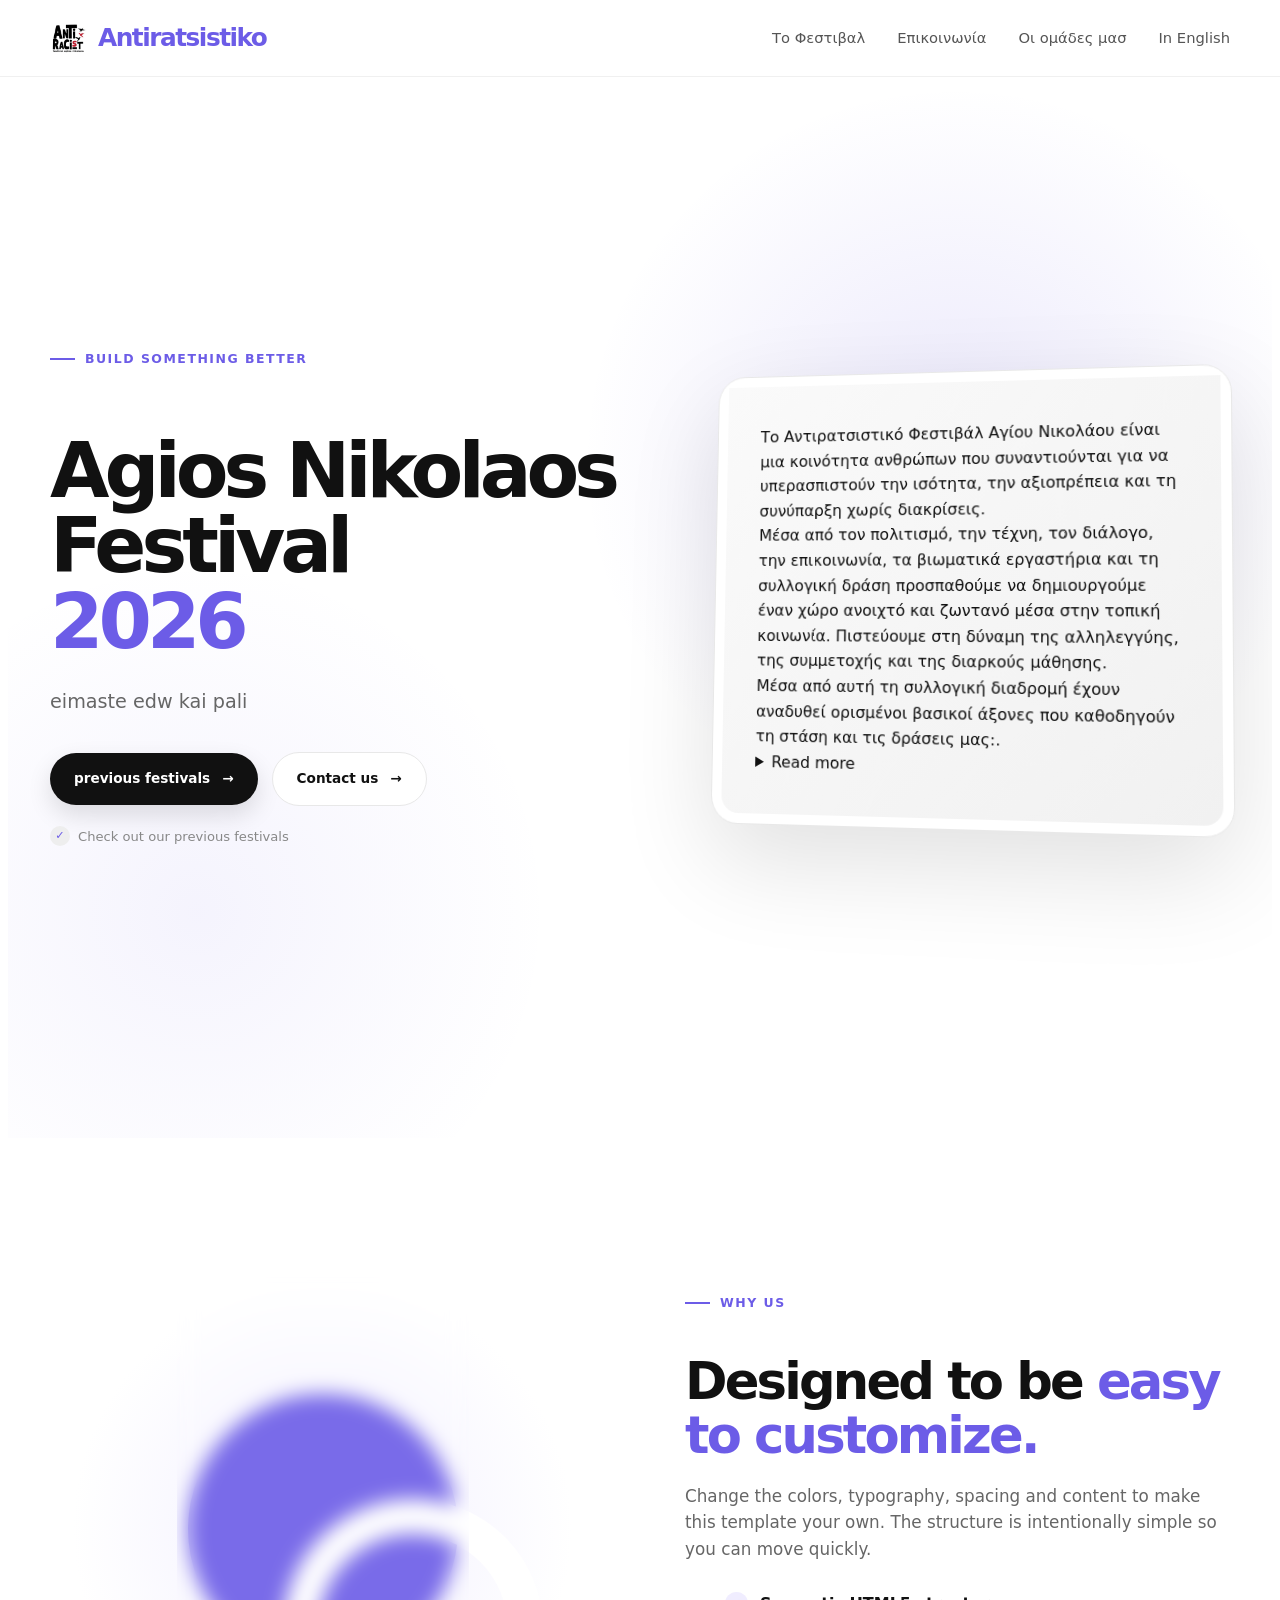
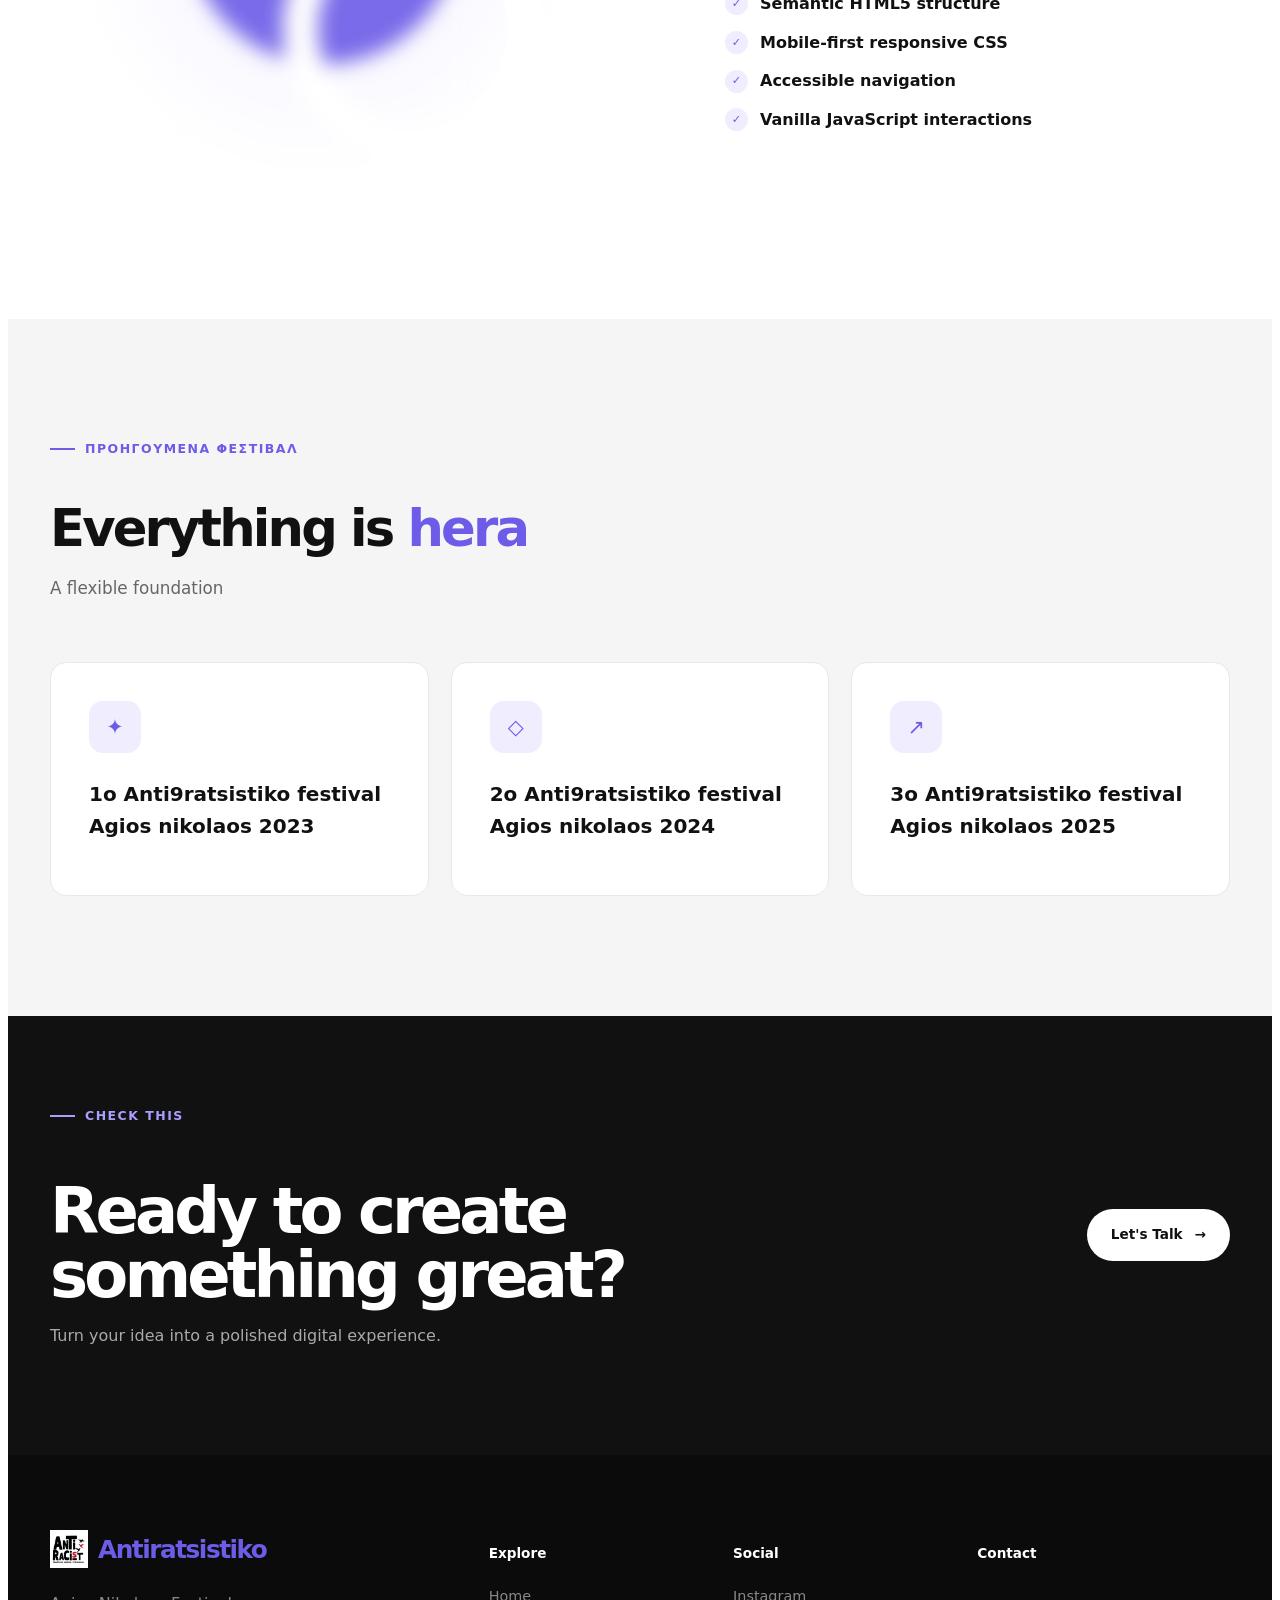
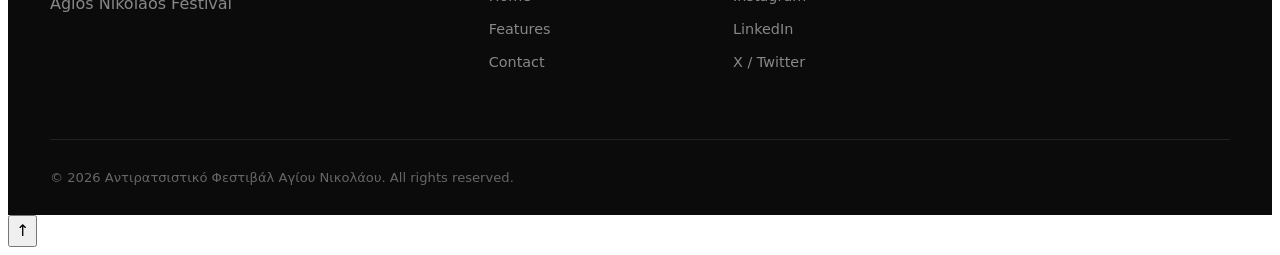
==== commit 5982f14e: "red" ====
--- a/index.html
+++ b/index.html
@@ -110,28 +110,51 @@
                 <div class="hero-visual reveal">
 
                     <div class="visual-card">
-
+<!-- 
                         <div class="visual-header">
-                            <div class="window-controls">
+                            
                                 <span></span>
+                                
                                 <span></span>
                                 <span></span>
                             </div>
-                        </div>
+                        </div> -->
 
                         <div class="visual-body">
 
-                            <div class="visual-line large"></div>
+                            Το Αντιρατσιστικό Φεστιβάλ Αγίου Νικολάου είναι μια κοινότητα ανθρώπων που συναντιούνται για να υπερασπιστούν την ισότητα, την αξιοπρέπεια και τη συνύπαρξη χωρίς διακρίσεις.<br>
+                            Μέσα από τον πολιτισμό, την τέχνη, τον διάλογο, την επικοινωνία, τα βιωματικά εργαστήρια και τη συλλογική δράση προσπαθούμε να δημιουργούμε έναν χώρο ανοιχτό και ζωντανό μέσα στην τοπική κοινωνία. Πιστεύουμε στη δύναμη της αλληλεγγύης, της συμμετοχής και της διαρκούς μάθησης.
+                   <br>Μέσα από αυτή τη συλλογική διαδρομή έχουν αναδυθεί ορισμένοι βασικοί άξονες που καθοδηγούν τη στάση και τις δράσεις μας:.
+                             
+                            
+                              <details class="read-more">
+              <summary>
+                
+                <span class="read-more-icon"><span>Read more</span></span>
+            </summary>
+
+            <div class="read-more-text">
+                <p>
+           <b> Κοινότητα και συλλογικότητα </b>
+Το Αντιρατσιστικό Φεστιβάλ ξεπερνά τα όρια μιας διοργάνωσης και εξελίσσεται σε έναν ζωντανό χώρο συνάντησης ανθρώπων, ιδεών και συλλογικής δράσης. Πιστεύουμε στη δύναμη του «μαζί», στη συμμετοχή, στον διάλογο, στη συνδιαμόρφωση και στη συλλογική ευθύνη για όσα δημιουργούμε.
+        
+                </p>
+
+               
+            </div>
+                            
+                             <!-- <div class="visual-line large"></div>
+
                             <div class="visual-line"></div>
-                            <div class="visual-line short"></div>
-
-                            <div class="visual-grid">
+                            <div class="visual-line short"></div> -->
+
+                            <!-- <div class="visual-grid">
                                 <div></div>
                                 <div></div>
                                 <div></div>
-                            </div>
-
-                            <div class="visual-footer"></div>
+                            </div> -->
+
+                            <!-- <div class="visual-footer"></div> -->
 
                         </div>
 
@@ -170,8 +193,8 @@
 
         <details class="read-more">
               <summary>
-                <span>Read more</span>
-                <span class="read-more-icon">+</span>
+                
+                <span class="read-more-icon"><span>Read more</span></span>
             </summary>
 
             <div class="read-more-text">
@@ -214,9 +237,9 @@
                         <li>Vanilla JavaScript interactions</li>
                     </ul>
 
-                    <a href="contact.html" class="text-link">
+                    <!-- <a href="contact.html" class="text-link">
                         Start building <span>→</span>
-                    </a>
+                    </a> -->
 
                 </div>
 
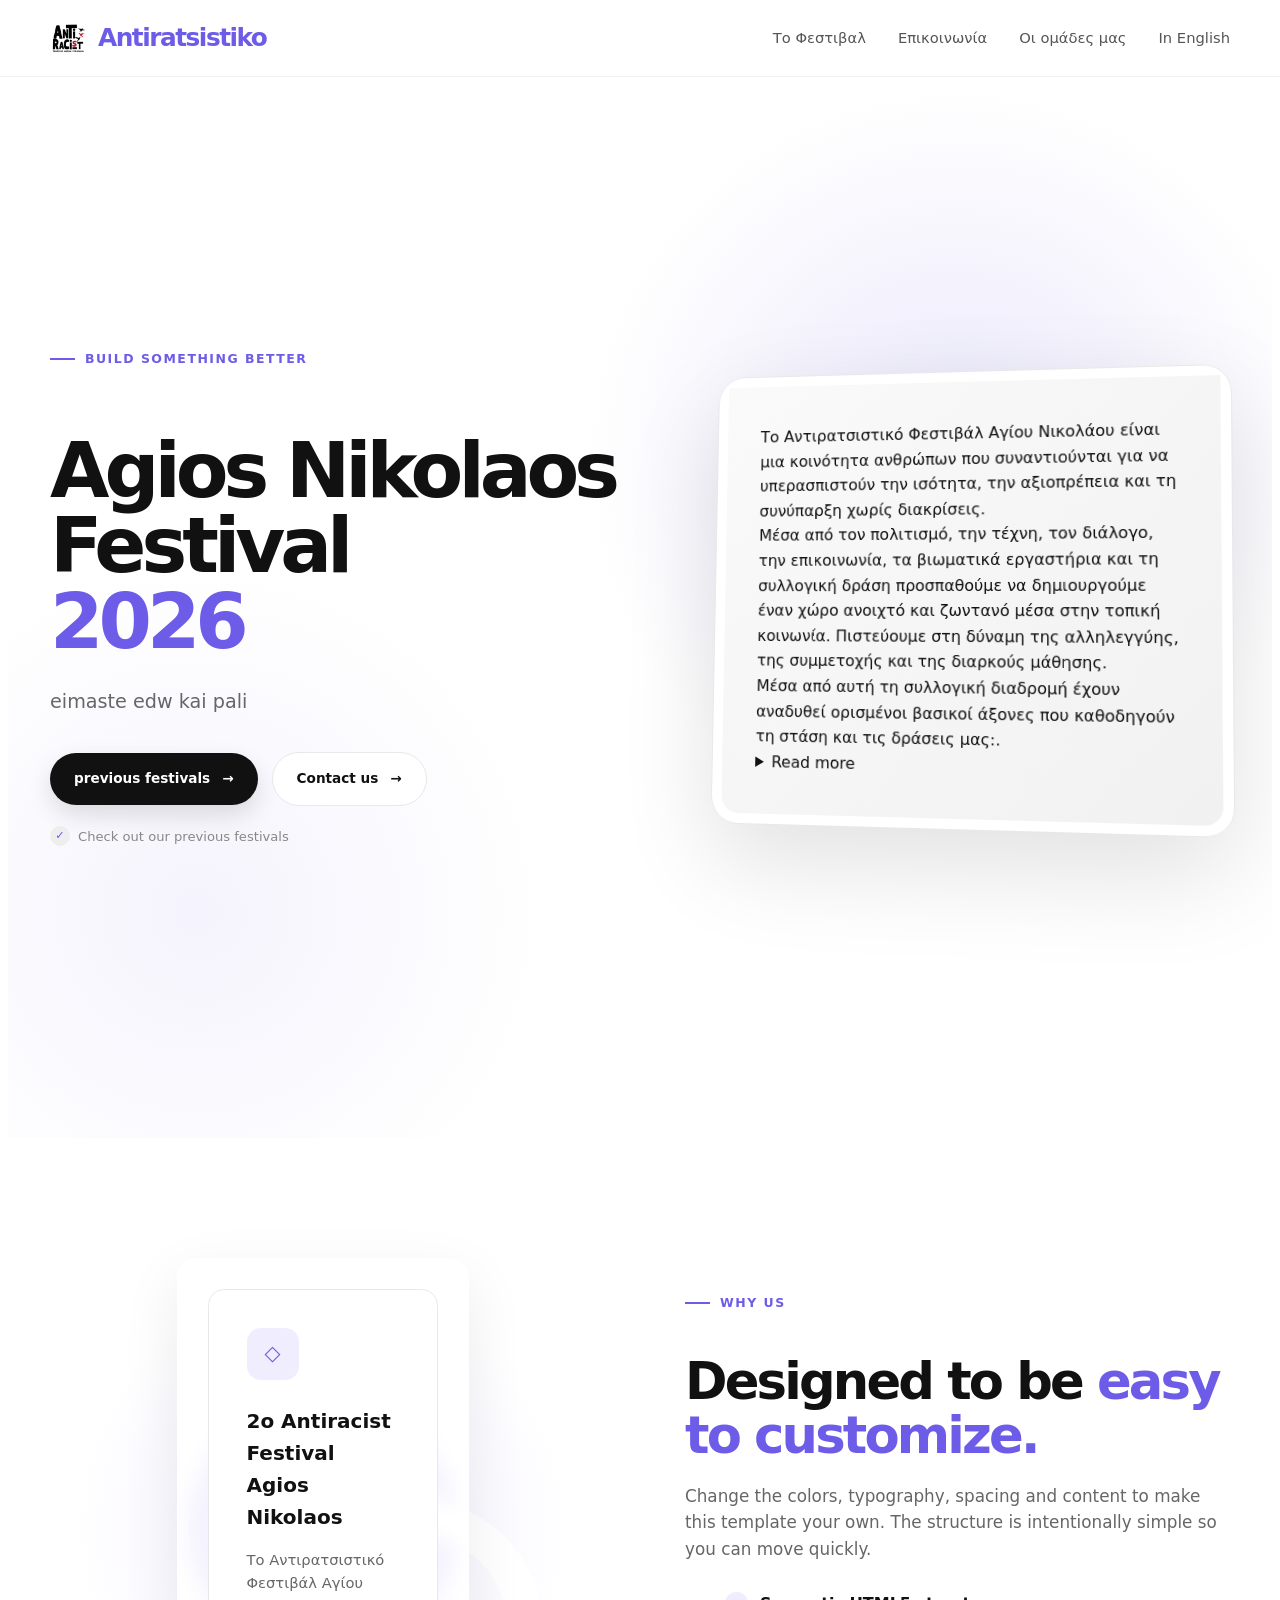
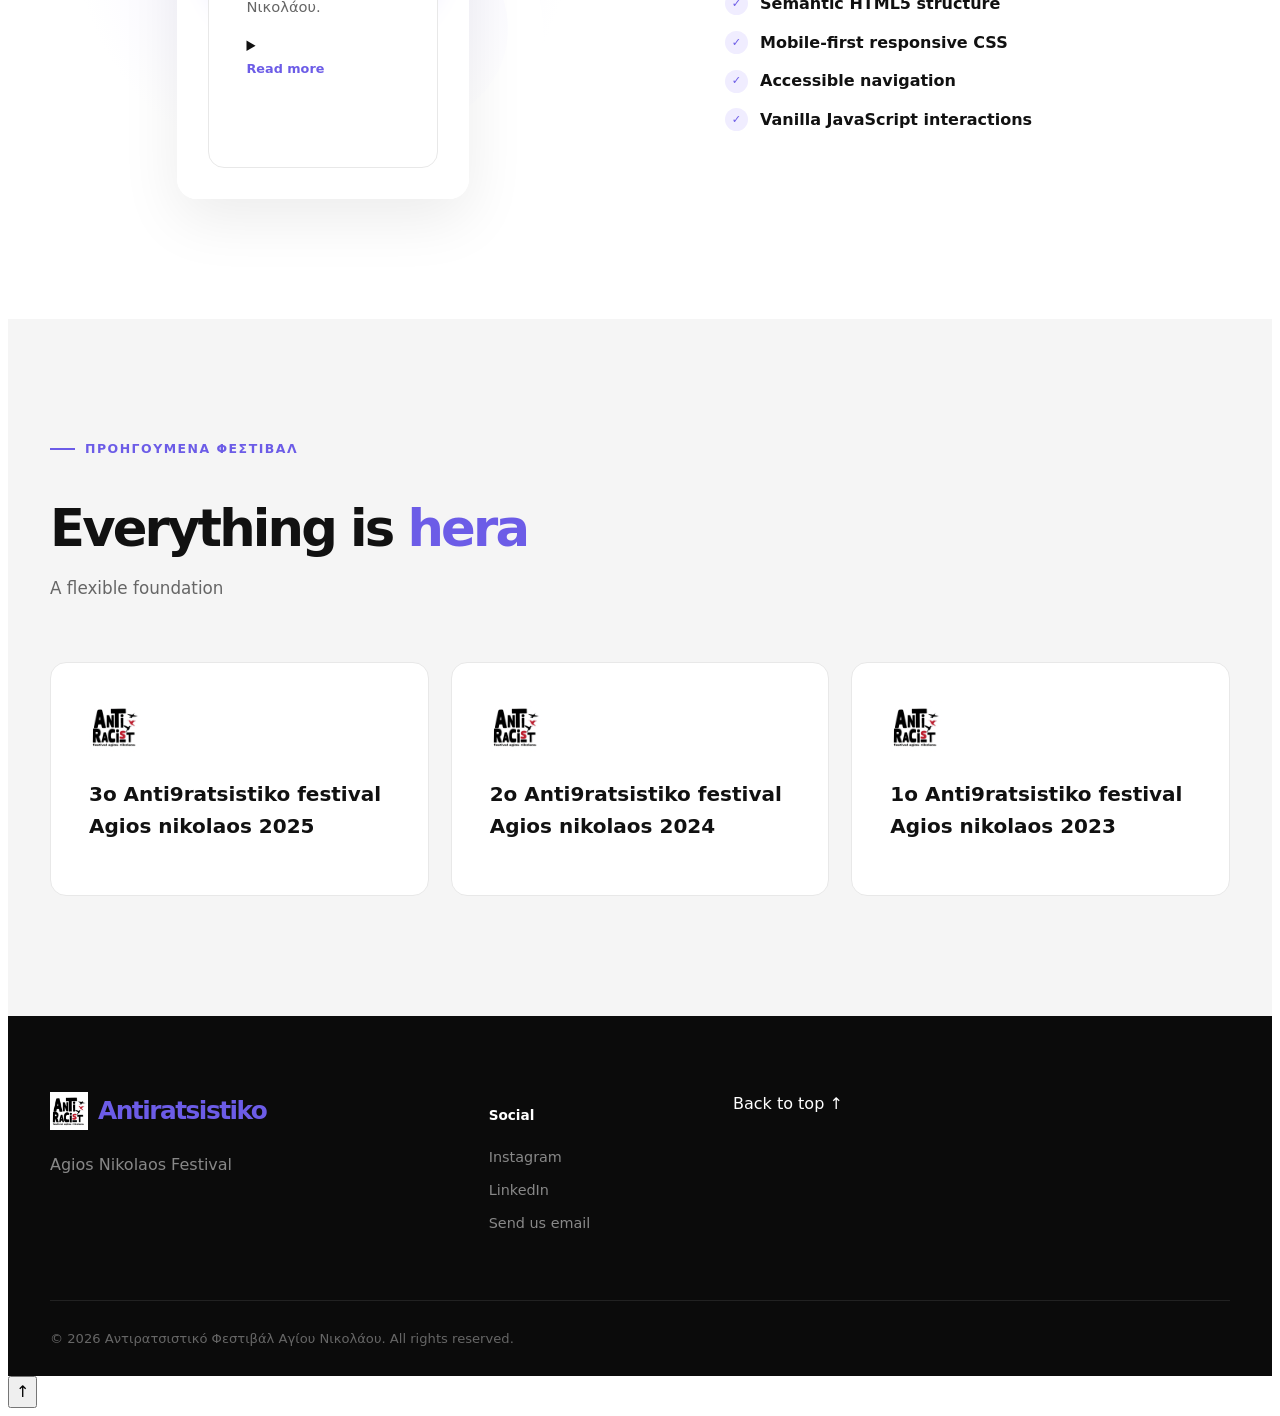
==== commit eb67963b: "al" ====
--- a/index.html
+++ b/index.html
@@ -49,7 +49,7 @@
                 
                 <a href="about.html">Το Φεστιβαλ </a>
                 <a href="contact.html">Επικοινωνία</a>
-                <a href="teams.html">Οι ομάδες μασ</a>
+                <a href="teams.html">Οι ομάδες μας</a>
                 <a href="indexen.html">In English</a>
 <!-- 
 
@@ -94,7 +94,7 @@
                             <span>→</span>
                         </a>
 
-                        <a href="#contact" class="button button-secondary">
+                        <a href="contact.html" class="button button-secondary">
                             Contact us
 							<span>→</span>
 						</a>
@@ -273,7 +273,34 @@
                     <article class="feature-card reveal">
 
                         <div class="feature-icon">
-                            ✦
+                            <img src="assets/imgs/1.png" alt="">
+                        </div>
+
+                        <h3><a href="2025.html">3o Anti9ratsistiko festival <br>
+                            Agios nikolaos 2025</a></h3>
+
+                    </article>
+
+
+
+                    <article class="feature-card reveal">
+
+                        <div class="feature-icon">
+                            <img src="assets/imgs/1.png" alt="">
+                        </div>
+
+                        <h3><a href="2024.html">2o Anti9ratsistiko festival <br>
+                            Agios nikolaos 2024</a></h3>
+
+                        
+
+                    </article>
+
+
+                    <article class="feature-card reveal">
+
+                        <div class="feature-icon">
+                            <img src="assets/imgs/1.png" alt="">
                         </div>
 
                         <h3><a href="2023.html">1o Anti9ratsistiko festival <br>
@@ -285,31 +312,7 @@
 
                     </article>
 
-
-                    <article class="feature-card reveal">
-
-                        <div class="feature-icon">
-                            ◇
-                        </div>
-
-                        <h3><a href="2024.html">2o Anti9ratsistiko festival <br>
-                            Agios nikolaos 2024</a></h3>
-
-                        
-
-                    </article>
-
-
-                    <article class="feature-card reveal">
-
-                        <div class="feature-icon">
-                            ↗
-                        </div>
-
-                        <h3><a href="2025.html">3o Anti9ratsistiko festival <br>
-                            Agios nikolaos 2025</a></h3>
-
-                    </article>
+                    
 
                 </div>
 
@@ -317,7 +320,7 @@
 
         </section>
        
-        <section class="cta" id="contact">
+        <!-- <section class="cta" id="contact">
 
             <div class="container cta-content reveal">
 
@@ -345,7 +348,7 @@
 
             </div>
 
-        </section>
+        </section> -->
 
     </main>
 
@@ -368,16 +371,7 @@
             </div>
 
 
-            <div class="footer-column">
-
-                <h3>Explore</h3>
-
-                <a href="#home">Home</a>
-                <a href="#features">Features</a>
-                
-                <a href="#contact">Contact</a>
-
-            </div>
+            
 
 
             <div class="footer-column">
@@ -386,24 +380,14 @@
 
                 <a href="#">Instagram</a>
                 <a href="#">LinkedIn</a>
-                <a href="#">X / Twitter</a>
-
-            </div>
-
-
-            <div class="footer-column">
-
-                <h3>Contact</h3>
-
-                <!-- <a href="mailto:hello@example.com">
-                    hello@example.com
-                </a>
-
-                <a href="tel:+1234567890">
-                    +1 234 567 890
-                </a> -->
-
-            </div>
+                <a href="contact.html">Send us email</a>
+
+
+            </div>
+
+               <a href="#top">
+            Back to top ↑
+        </a>
 
         </div>
 
@@ -415,7 +399,7 @@
 
 
     <script src="script.js"></script>
-<!-- Back to top -->
+
 <button
     class="back-to-top"
     id="backToTop"
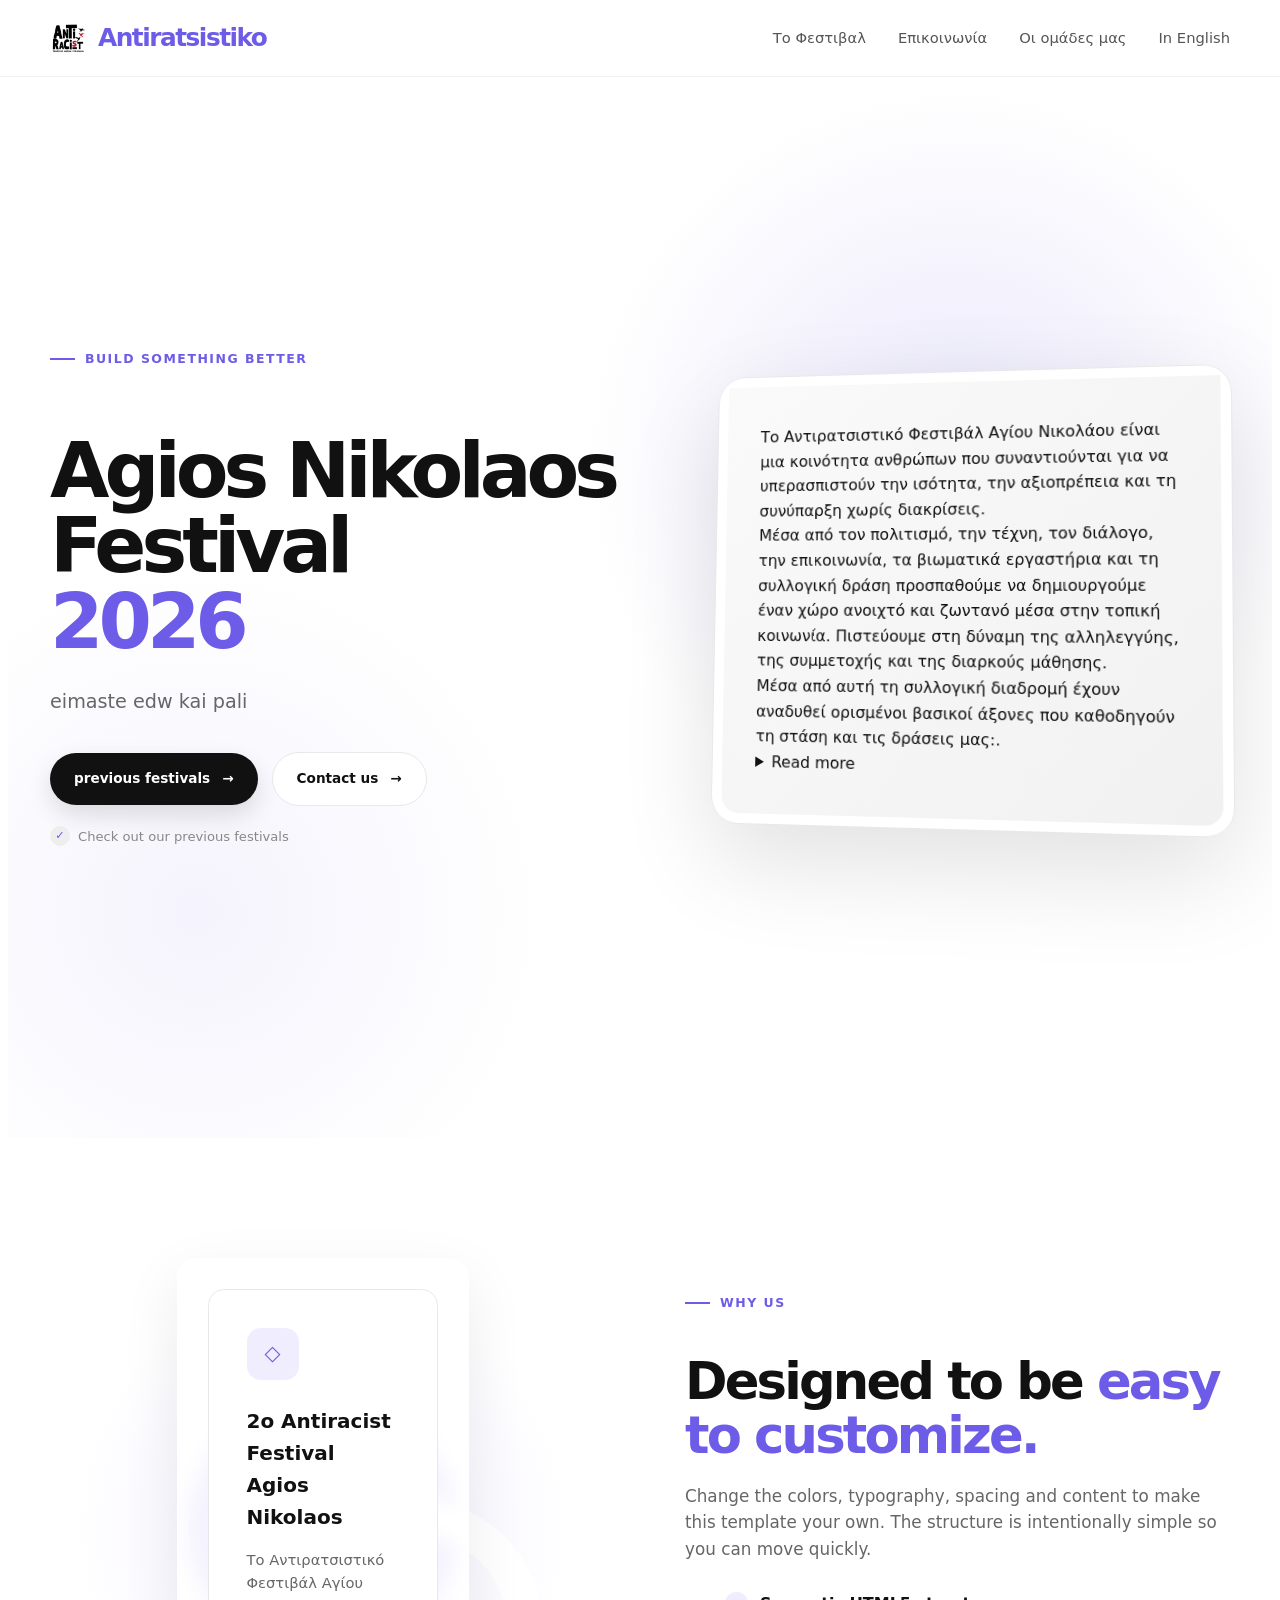
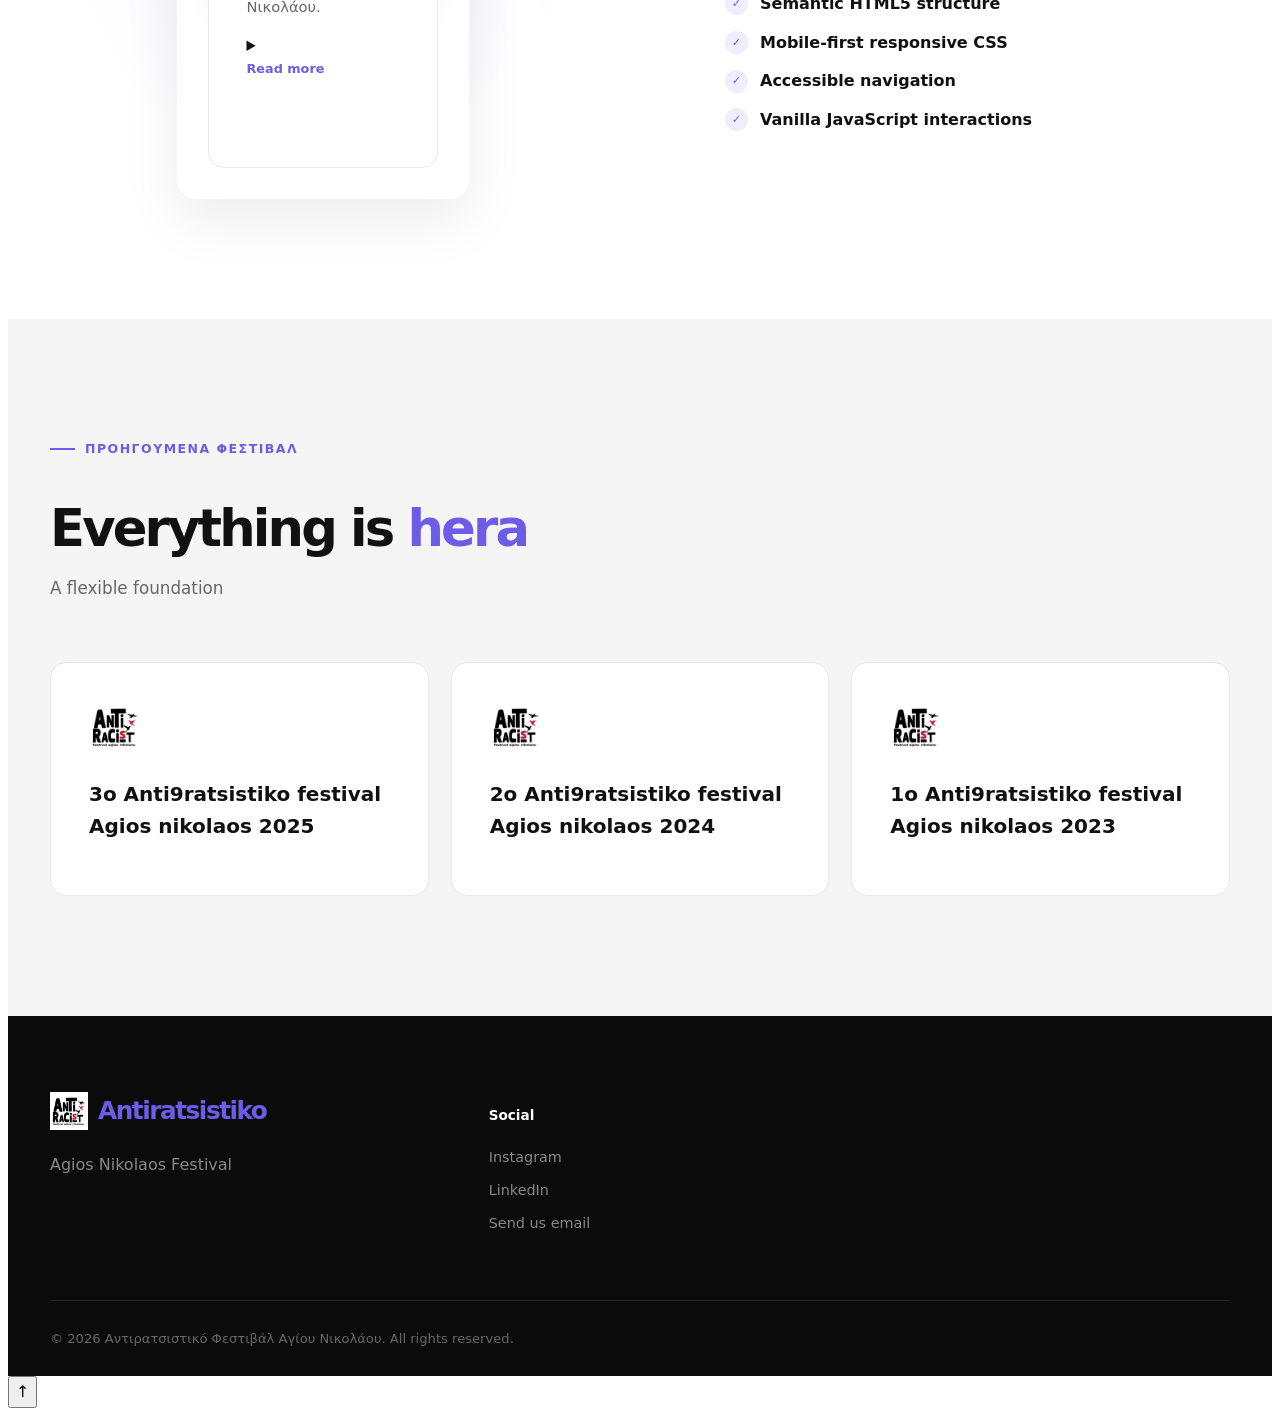
==== commit 94cb182c: "ferfer4" ====
--- a/index.html
+++ b/index.html
@@ -385,9 +385,9 @@
 
             </div>
 
-               <a href="#top">
+               <!-- <a href="#top">
             Back to top ↑
-        </a>
+        </a> -->
 
         </div>
 
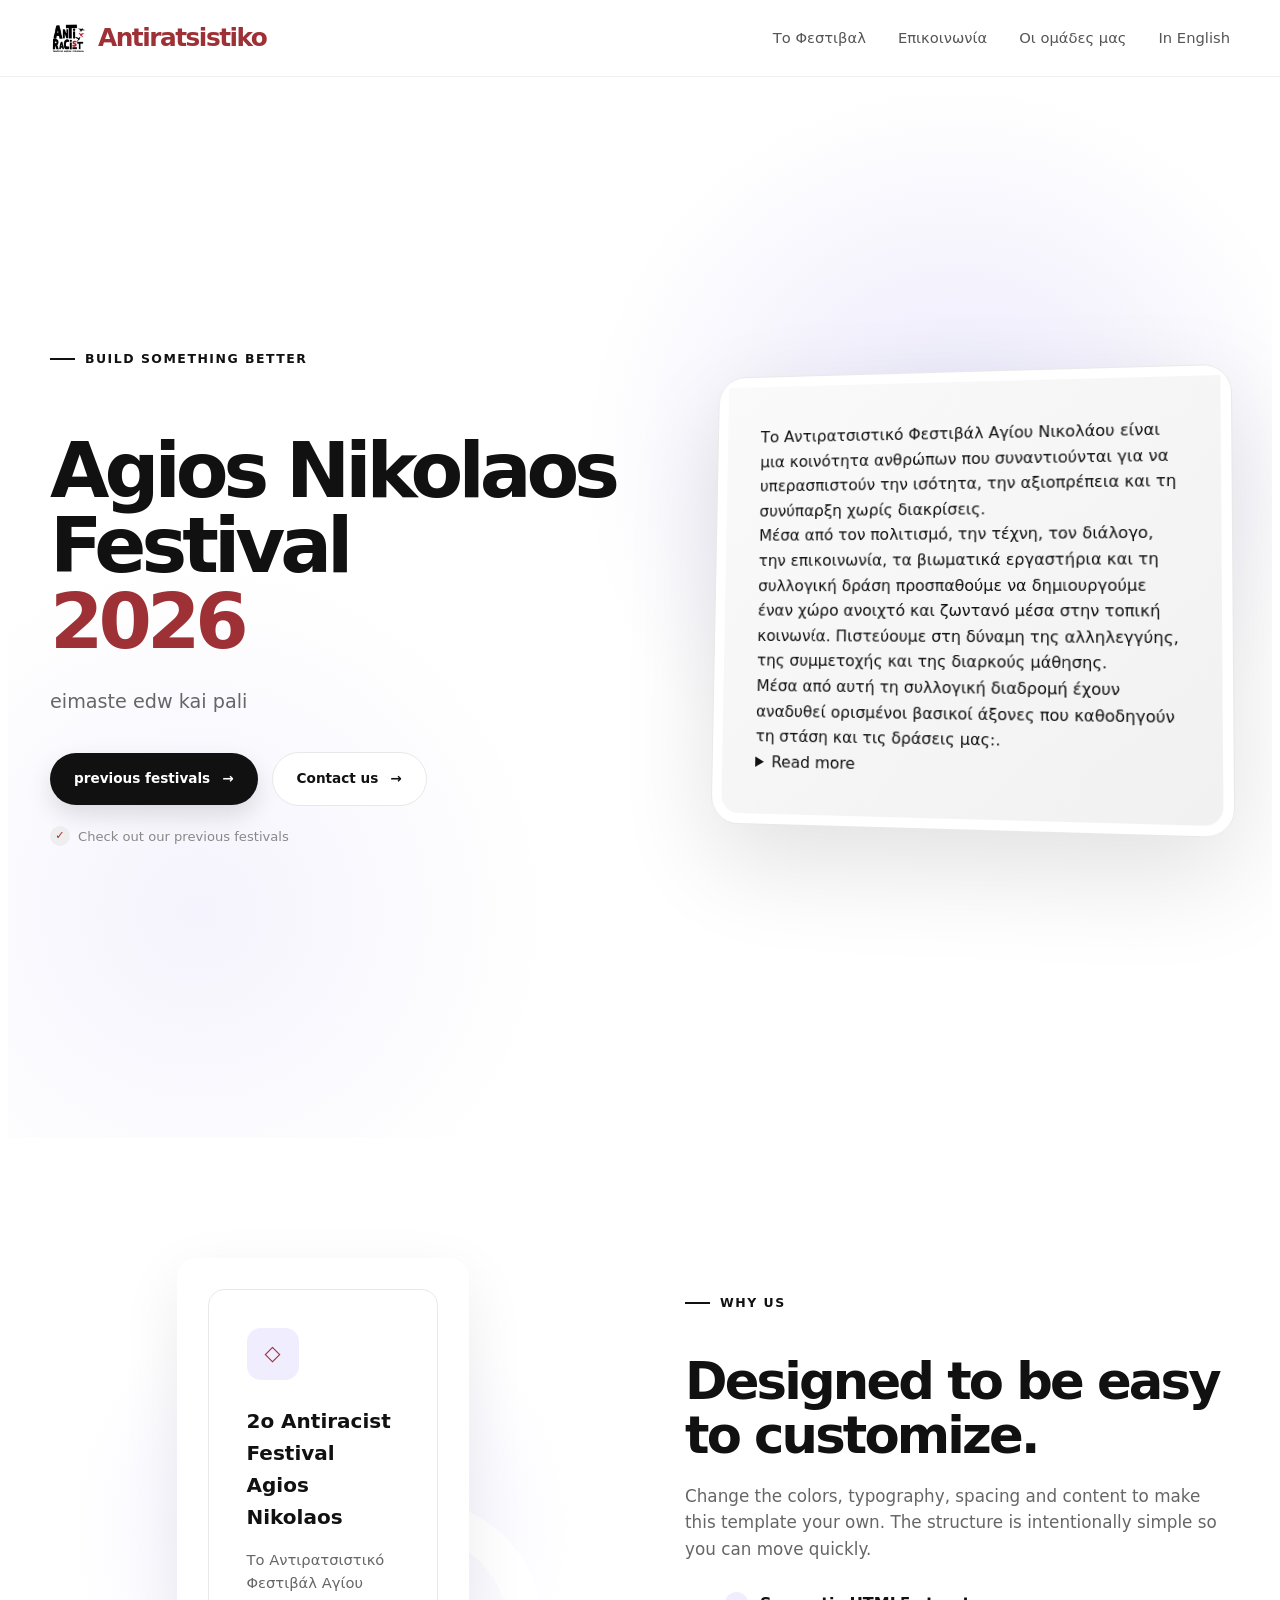
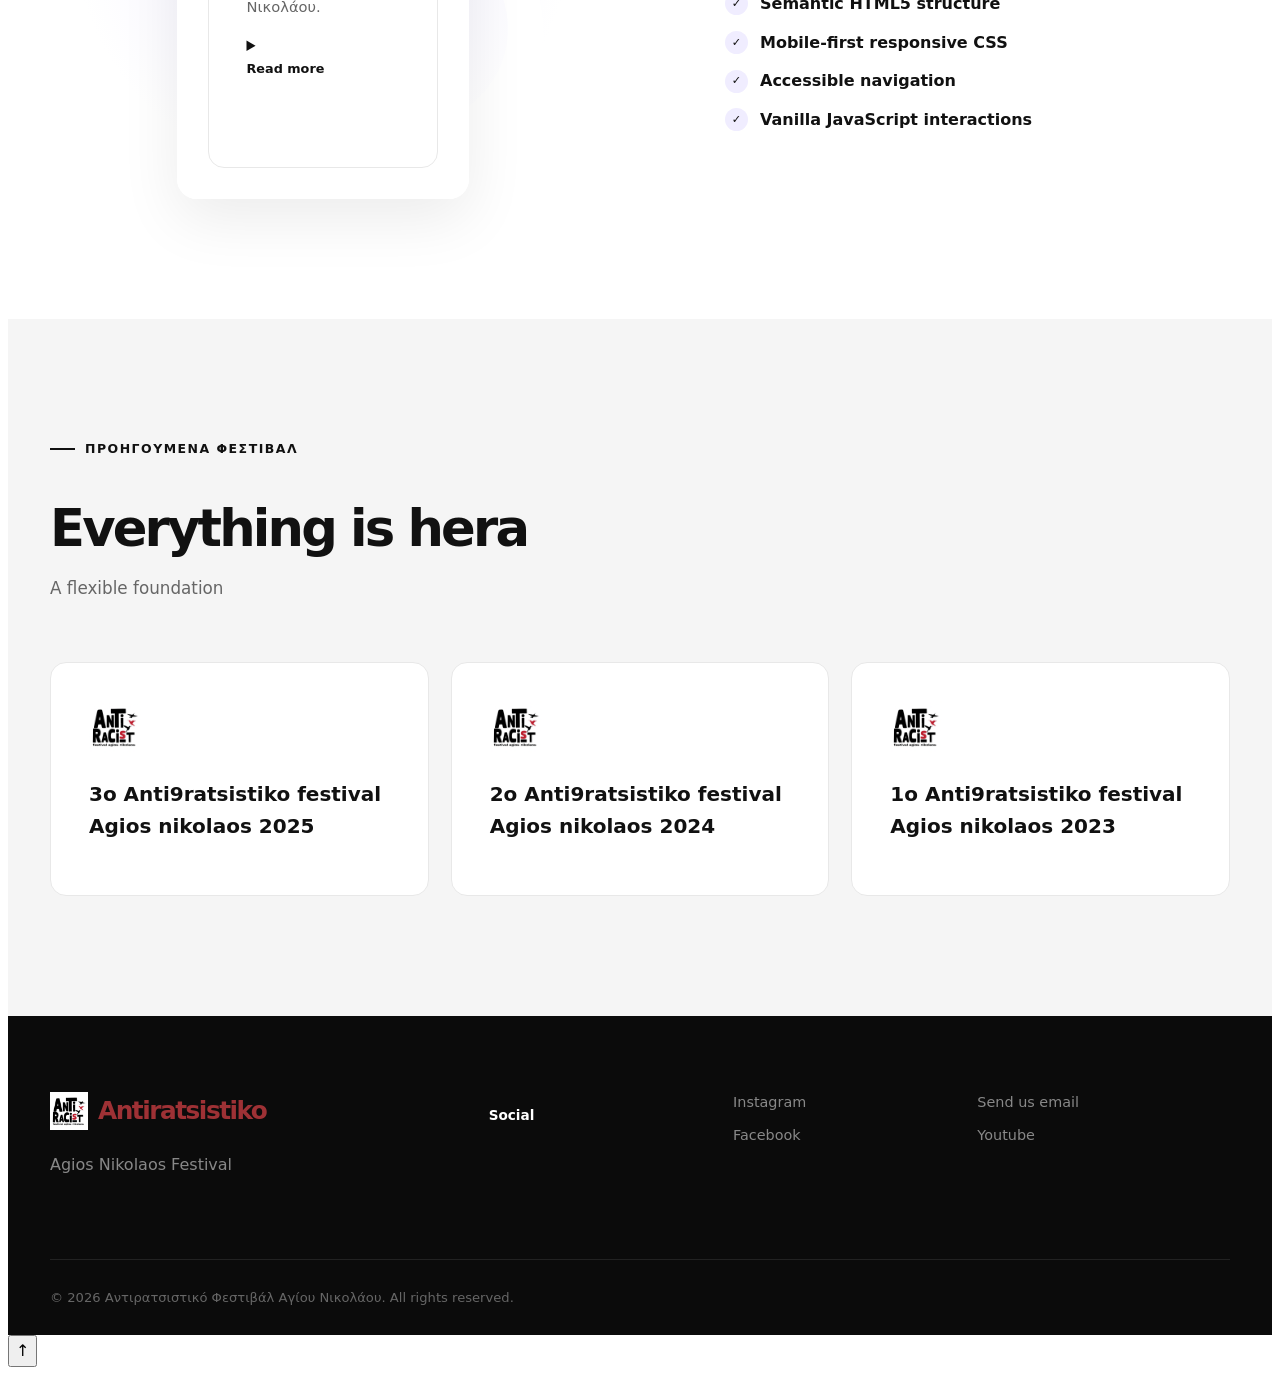
==== commit 3acf7def: "frg" ====
--- a/index.html
+++ b/index.html
@@ -373,14 +373,34 @@
 
             
 
-
             <div class="footer-column">
 
                 <h3>Social</h3>
 
+                
+
+
+            </div>
+
+            <div class="footer-column">
+
+                
+
                 <a href="#">Instagram</a>
-                <a href="#">LinkedIn</a>
+                <a href="#">Facebook</a>
+                
+
+
+            </div>
+
+
+            <div class="footer-column">
+
+                
+
+                
                 <a href="contact.html">Send us email</a>
+                <a href="#">Youtube</a>
 
 
             </div>
--- a/style.css
+++ b/style.css
@@ -33,7 +33,7 @@
 }
 
 .nav-button:hover {
-    background: var(--accent);
+    background:  R 158 G 49 B 53;
     transform: translateY(-2px);
 }
 
@@ -88,7 +88,7 @@
     margin-bottom: 20px;
 
     background: #f0edff;
-    color: var(--accent);
+    color: rgb(158, 49, 53);
 
     border-radius: 12px;
 
@@ -130,7 +130,7 @@
 }
 
 .logo-text > span {
-    color: var(--accent);
+    color: rgb(158, 49, 53);
 }
 
 .navbar-actions {
@@ -156,7 +156,7 @@
 }
 
 .get-started-toggle.active {
-    background: var(--accent);
+    background:  R 158 G 49 B 53;
 }
 
 
@@ -249,7 +249,7 @@
     width: 17px;
     height: 17px;
 
-    accent-color: var(--accent);
+    accent-color: rgb(158, 49, 53);
 
     cursor: pointer;
 }
@@ -358,7 +358,7 @@
 }
 
 .logo span {
-    color: var(--accent);
+    color: rgb(158, 49, 53);
 }
 
 .nav-menu {
@@ -386,7 +386,7 @@
     width: 0;
     height: 2px;
 
-    background: var(--accent);
+    background:  R 158 G 49 B 53;
 
     transition: width var(--transition);
 }
@@ -413,7 +413,7 @@
 }
 
 .nav-button:hover {
-    background: var(--accent);
+    background:  R 158 G 49 B 53;
     transform: translateY(-2px);
 }
 
@@ -511,7 +511,7 @@
 
     margin-bottom: 20px;
 
-    color: var(--accent);
+    color:  R 158 G 49 B 53;
 
     font-size: 0.78rem;
     font-weight: 700;
@@ -543,7 +543,7 @@
 
 .hero h1 strong {
     display: block;
-    color: var(--accent);
+    color: rgb(158, 49, 53);
 }
 
 .hero-text > p {
@@ -601,7 +601,7 @@
 }
 
 .button-primary:hover {
-    background: var(--accent);
+    background:  R 158 G 49 B 53;
 }
 
 .button-secondary {
@@ -636,7 +636,7 @@
     border-radius: 50%;
 
     background: #eee;
-    color: var(--accent);
+    color: rgb(158, 49, 53);
 
     font-size: 0.7rem;
 }
@@ -799,7 +799,7 @@
 
 .section-heading h2 strong,
 .about-content h2 strong {
-    color: var(--accent);
+    color:  R 158 G 49 B 53;
 }
 
 .section-heading p {
@@ -847,7 +847,7 @@
     margin-bottom: 25px;
 
     background: #f0edff;
-    color: var(--accent);
+    color:  R 158 G 49 B 53;
 
     border-radius: 14px;
 
@@ -903,7 +903,7 @@
     width: 270px;
     height: 270px;
 
-    background: var(--accent);
+    background:  R 158 G 49 B 53;
 
     opacity: 0.9;
 }
@@ -941,7 +941,7 @@
 
     margin-bottom: 50px;
 
-    color: var(--accent);
+    color:  R 158 G 49 B 53;
 
     font-size: 0.8rem;
     font-weight: 700;
@@ -998,7 +998,7 @@
     flex-shrink: 0;
 
     background: #f0edff;
-    color: var(--accent);
+    color:  R 158 G 49 B 53;
 
     border-radius: 50%;
 
@@ -1010,7 +1010,7 @@
     align-items: center;
     gap: 10px;
 
-    color: var(--accent);
+    color:  R 158 G 49 B 53;
 
     font-weight: 700;
 }
@@ -1071,7 +1071,7 @@
 }
 
 .button-light:hover {
-    background: var(--accent);
+    background:  R 158 G 49 B 53;
     color: white;
 }
 
@@ -1618,7 +1618,7 @@
 /* KEYBOARD FOCUS */
 
 .photo:focus-visible {
-    outline: 3px solid var(--accent);
+    outline: 3px solid  R 158 G 49 B 53;
 
     outline-offset: 4px;
 }
@@ -1774,7 +1774,7 @@
 .lightbox-close:hover,
 .lightbox-prev:hover,
 .lightbox-next:hover {
-    background: var(--accent);
+    background:  R 158 G 49 B 53;
 }
 
 .lightbox-prev:hover,
@@ -2455,7 +2455,7 @@
 .lightbox-close:hover,
 .lightbox-prev:hover,
 .lightbox-next:hover {
-    background: var(--accent);
+    background:  R 158 G 49 B 53;
 }
 
 
@@ -2630,7 +2630,7 @@
 
 .feature-year {
     margin-bottom: 10px;
-    color: var(--accent);
+    color:  R 158 G 49 B 53;
     font-size: 14px;
     font-weight: 700;
     letter-spacing: 0.08em;
@@ -2665,7 +2665,7 @@
     justify-content: space-between;
     cursor: pointer;
     list-style: none;
-    color: var(--accent);
+    color:  R 158 G 49 B 53;
     font-weight: 700;
     user-select: none;
 }
@@ -2680,7 +2680,7 @@
     justify-content: center;
     width: 28px;
     height: 28px;
-    border: 1px solid var(--accent);
+    border: 1px solid  R 158 G 49 B 53;
     border-radius: 50%;
     font-size: 20px;
     font-weight: 400;
@@ -2710,7 +2710,7 @@
     display: inline-flex;
     align-items: center;
     gap: 6px;
-    color: var(--accent);
+    color:  R 158 G 49 B 53;
     font-weight: 700;
     text-decoration: none;
 }
@@ -2763,7 +2763,7 @@
 
     z-index: 999999 !important;
 
-    background: var(--accent);
+    background:  R 158 G 49 B 53;
     color: #ffffff !important;
 
     border: 0;
@@ -2838,7 +2838,7 @@
     border: none;
     border-radius: 50%;
 
-    background: var(--accent);
+    background:  R 158 G 49 B 53;
     color: #ffffff;
 
     font-size: 25px;
@@ -2918,7 +2918,7 @@
     padding: 10px 0;
     cursor: pointer;
 
-    color: var(--accent);
+    color:  R 158 G 49 B 53;
     font-size: 15px;
     font-weight: 700;
 
@@ -2942,7 +2942,7 @@
     width: 30px;
     height: 30px;
 
-    border: 1px solid var(--accent);
+    border: 1px solid  R 158 G 49 B 53;
     border-radius: 50%;
 
     font-size: 20px;
@@ -2980,7 +2980,7 @@
     display: inline-block;
     margin-top: 5px;
 
-    color: var(--accent);
+    color:  R 158 G 49 B 53;
     font-weight: 700;
     text-decoration: none;
 }
@@ -3101,7 +3101,7 @@
     rgba(99, 91, 255, .10);
 
 color:
-    var(--accent);
+     R 158 G 49 B 53;
 
 font-size: 1.5rem;
 
@@ -3135,7 +3135,7 @@
 margin-bottom: 8px;
 
 color:
-    var(--accent);
+     R 158 G 49 B 53;
 
 font-size: .75rem;
 
@@ -3187,7 +3187,7 @@
 
 
 color:
-    var(--accent);
+     R 158 G 49 B 53;
 
 
 }
@@ -3290,7 +3290,7 @@
 padding-top: 25px;
 
 color:
-    var(--accent);
+     R 158 G 49 B 53;
 
 font-size: .88rem;
 
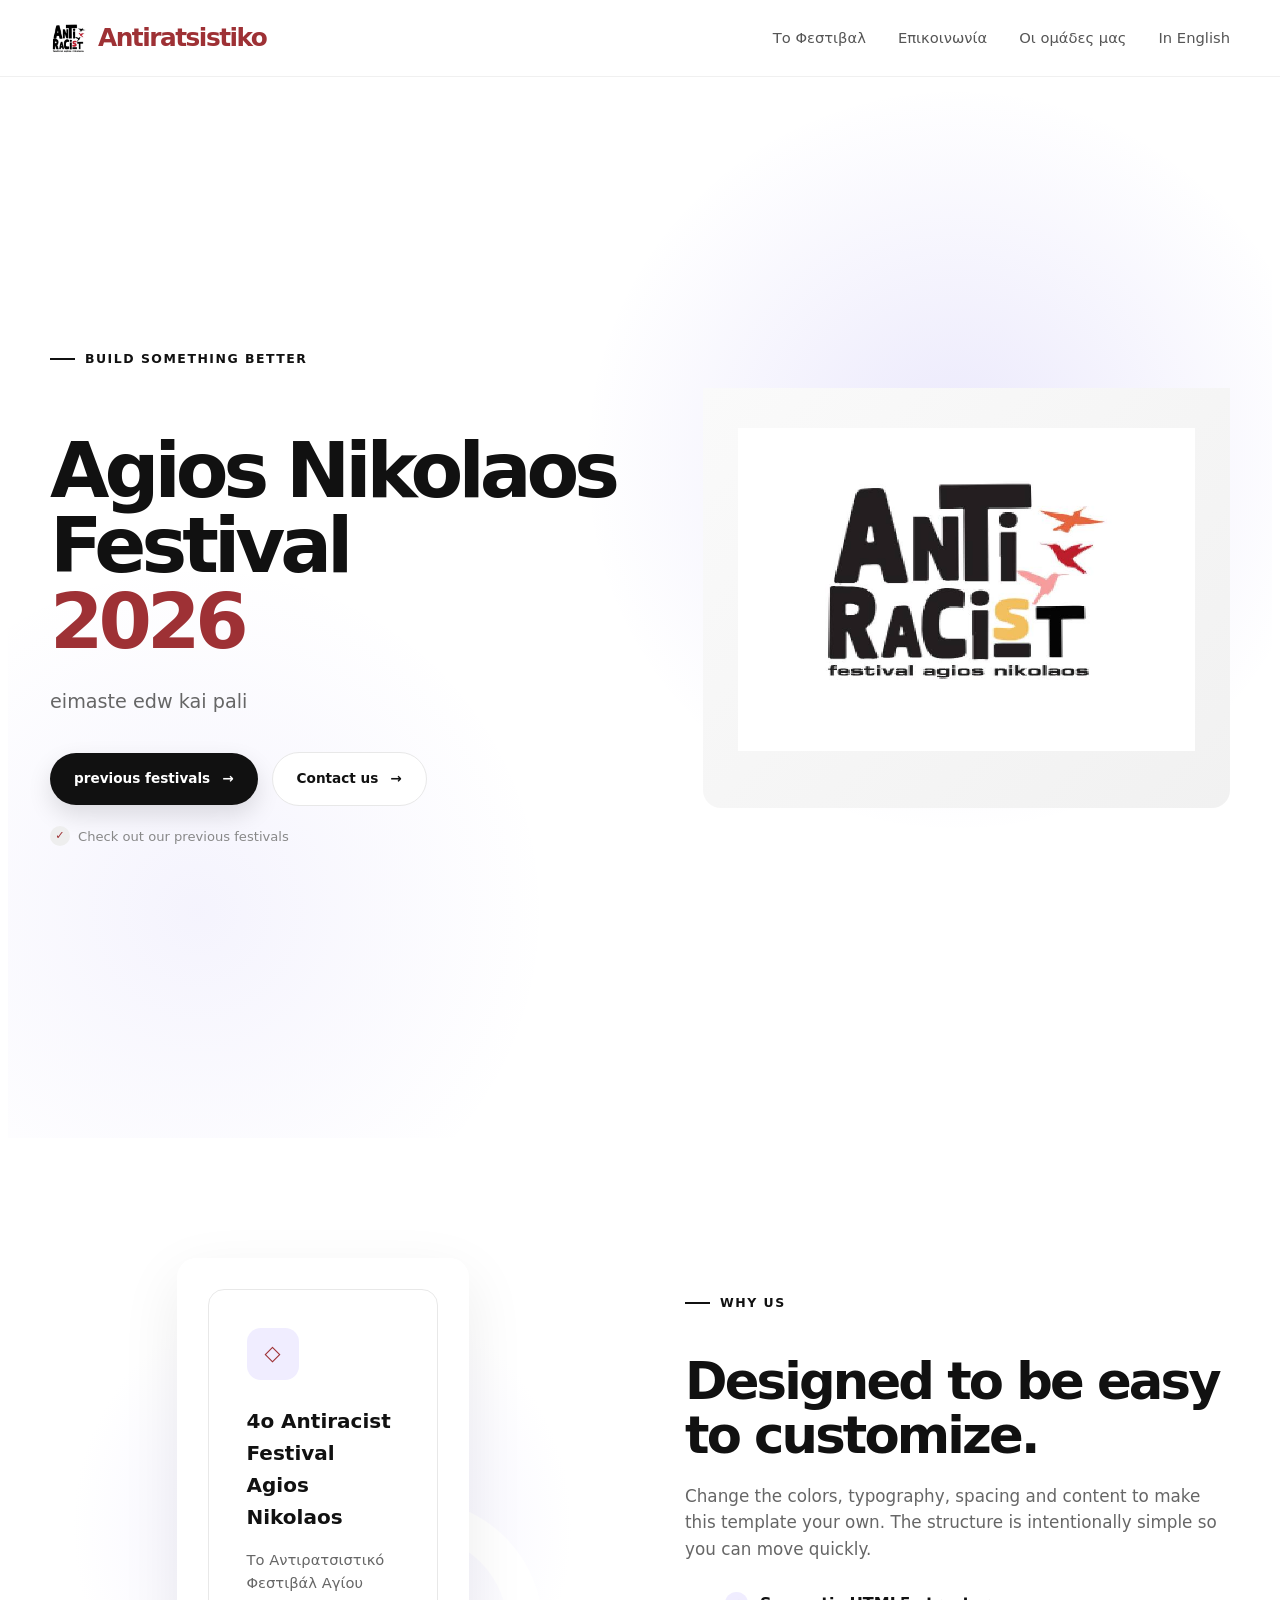
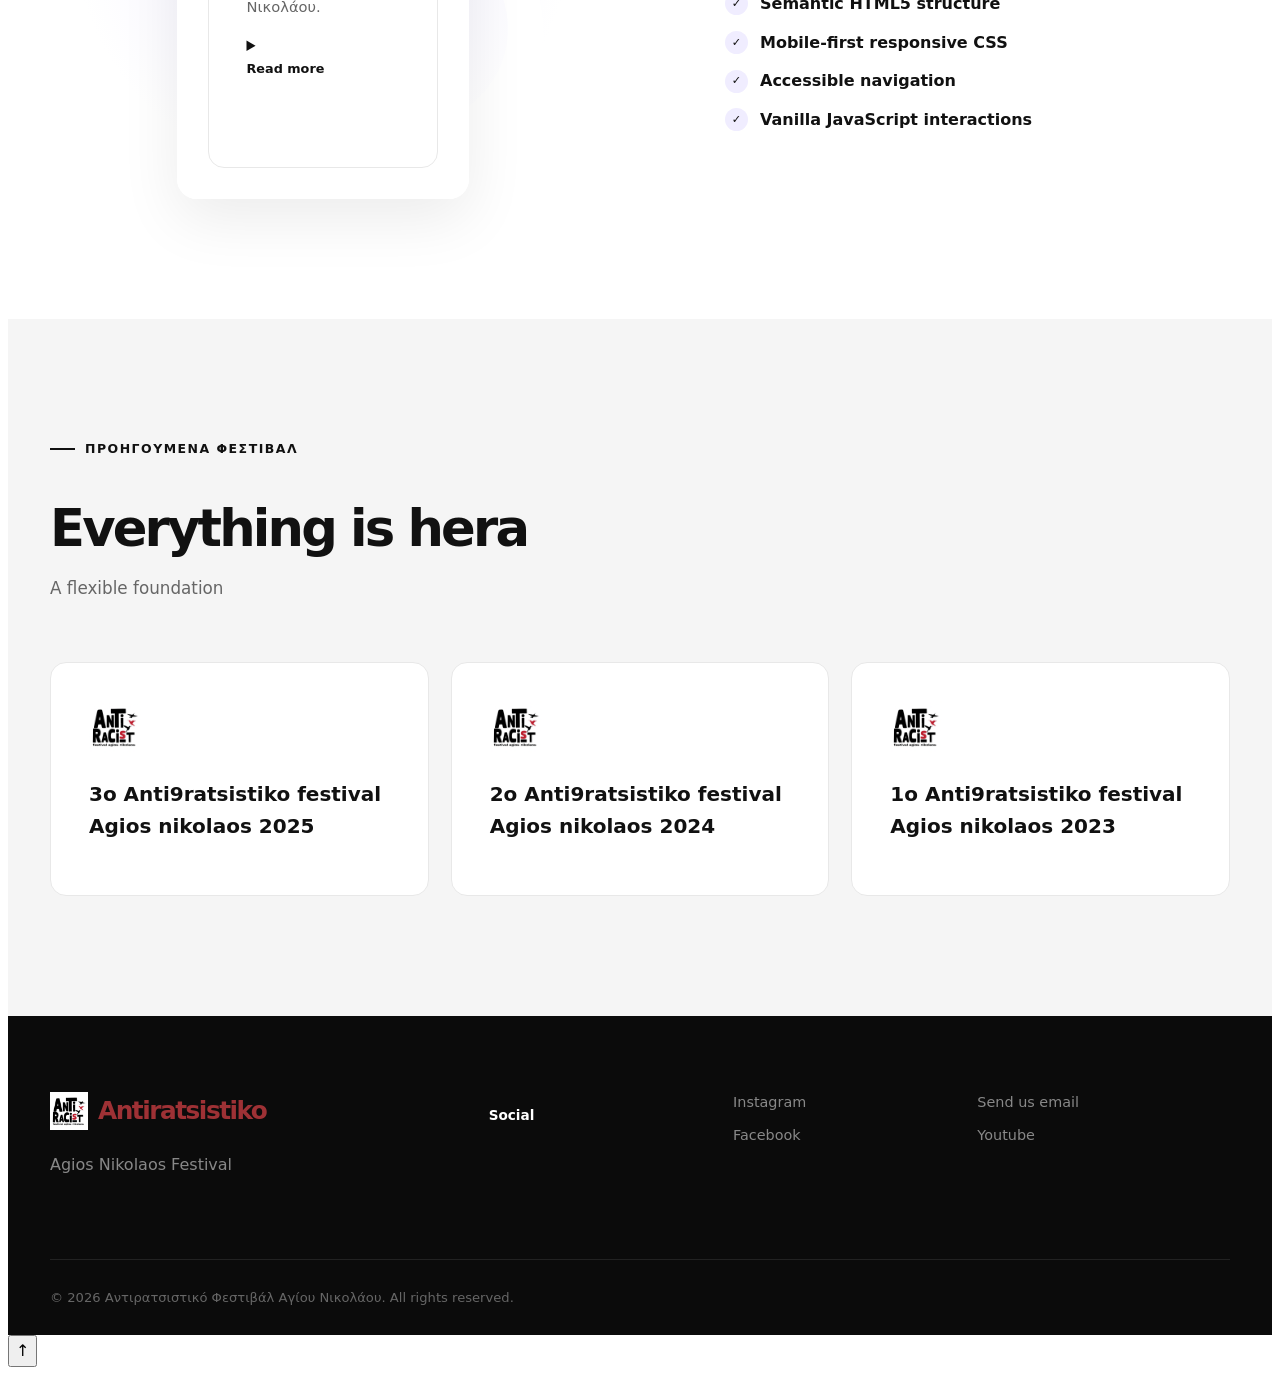
==== commit 894ab85c: "vtebtre" ====
--- a/index.html
+++ b/index.html
@@ -109,22 +109,20 @@
 
                 <div class="hero-visual reveal">
 
-                    <div class="visual-card">
-<!-- 
-                        <div class="visual-header">
+                    <!-- <div class="visual-card">
+
+                        
                             
-                                <span></span>
                                 
-                                <span></span>
-                                <span></span>
-                            </div>
+                         
+                                
+                        
                         </div> -->
 
                         <div class="visual-body">
-
-                            Το Αντιρατσιστικό Φεστιβάλ Αγίου Νικολάου είναι μια κοινότητα ανθρώπων που συναντιούνται για να υπερασπιστούν την ισότητα, την αξιοπρέπεια και τη συνύπαρξη χωρίς διακρίσεις.<br>
-                            Μέσα από τον πολιτισμό, την τέχνη, τον διάλογο, την επικοινωνία, τα βιωματικά εργαστήρια και τη συλλογική δράση προσπαθούμε να δημιουργούμε έναν χώρο ανοιχτό και ζωντανό μέσα στην τοπική κοινωνία. Πιστεύουμε στη δύναμη της αλληλεγγύης, της συμμετοχής και της διαρκούς μάθησης.
-                   <br>Μέσα από αυτή τη συλλογική διαδρομή έχουν αναδυθεί ορισμένοι βασικοί άξονες που καθοδηγούν τη στάση και τις δράσεις μας:.
+                                       <img src="assets/imgs/26.jpg" alt="Festival image">
+                            <!-- Το Αντιρατσιστικό Φεστιβάλ Αγίου Νικολάου είναι μια κοινότητα ανθρώπων που συναντιούνται για να υπερασπιστούν την ισότητα, την αξιοπρέπεια και τη συνύπαρξη χωρίς διακρίσεις.<br>
+                            
                              
                             
                               <details class="read-more">
@@ -136,9 +134,11 @@
             <div class="read-more-text">
                 <p>
            <b> Κοινότητα και συλλογικότητα </b>
+           Μέσα από τον πολιτισμό, την τέχνη, τον διάλογο, την επικοινωνία, τα βιωματικά εργαστήρια και τη συλλογική δράση προσπαθούμε να δημιουργούμε έναν χώρο ανοιχτό και ζωντανό μέσα στην τοπική κοινωνία. Πιστεύουμε στη δύναμη της αλληλεγγύης, της συμμετοχής και της διαρκούς μάθησης.
+                   <br>Μέσα από αυτή τη συλλογική διαδρομή έχουν αναδυθεί ορισμένοι βασικοί άξονες που καθοδηγούν τη στάση και τις δράσεις μας:.
 Το Αντιρατσιστικό Φεστιβάλ ξεπερνά τα όρια μιας διοργάνωσης και εξελίσσεται σε έναν ζωντανό χώρο συνάντησης ανθρώπων, ιδεών και συλλογικής δράσης. Πιστεύουμε στη δύναμη του «μαζί», στη συμμετοχή, στον διάλογο, στη συνδιαμόρφωση και στη συλλογική ευθύνη για όσα δημιουργούμε.
         
-                </p>
+                </p> -->
 
                
             </div>
@@ -185,7 +185,7 @@
         <div class="feature-icon">◇</div>
         
 
-        <h3>2ο Antiracist Festival<br>Agios Nikolaos </h3>
+        <h3>4ο Antiracist Festival<br>Agios Nikolaos </h3>
 
         <p class="feature-short">
             Το  Αντιρατσιστικό Φεστιβάλ Αγίου Νικολάου.
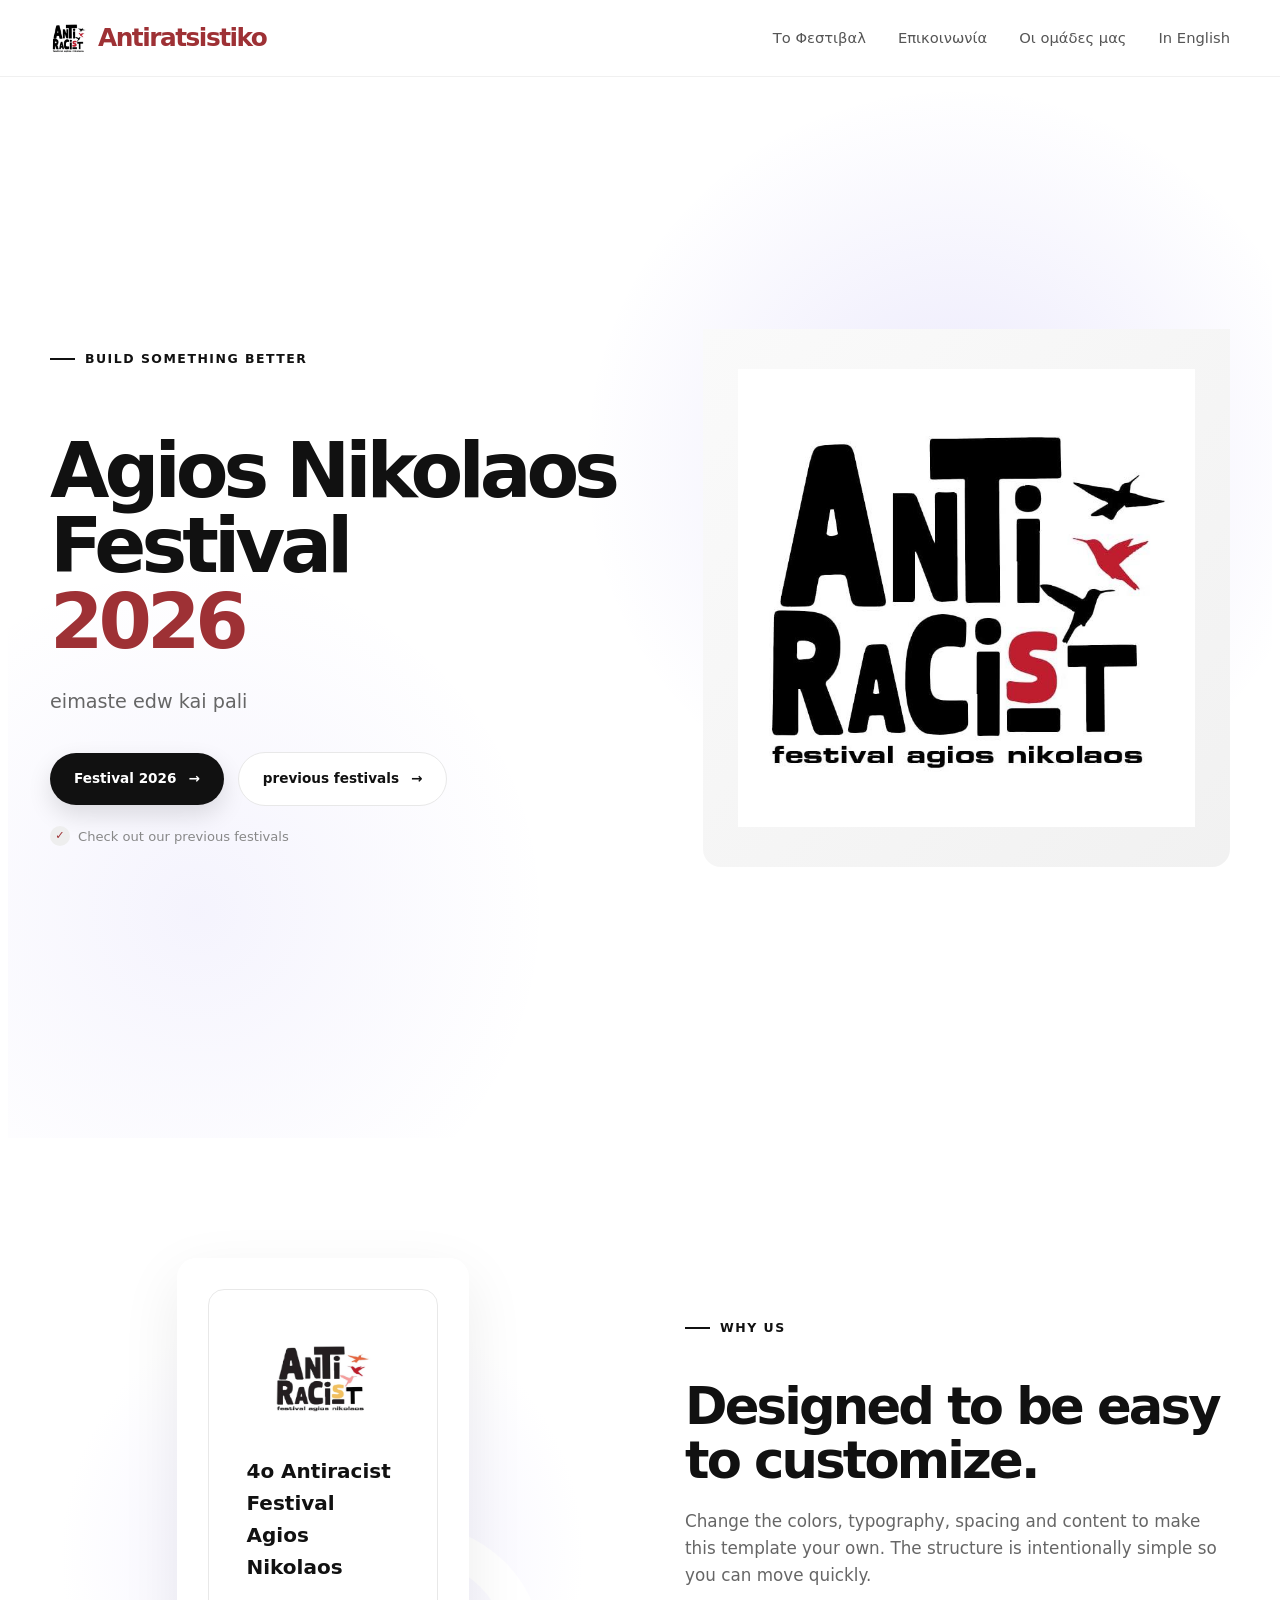
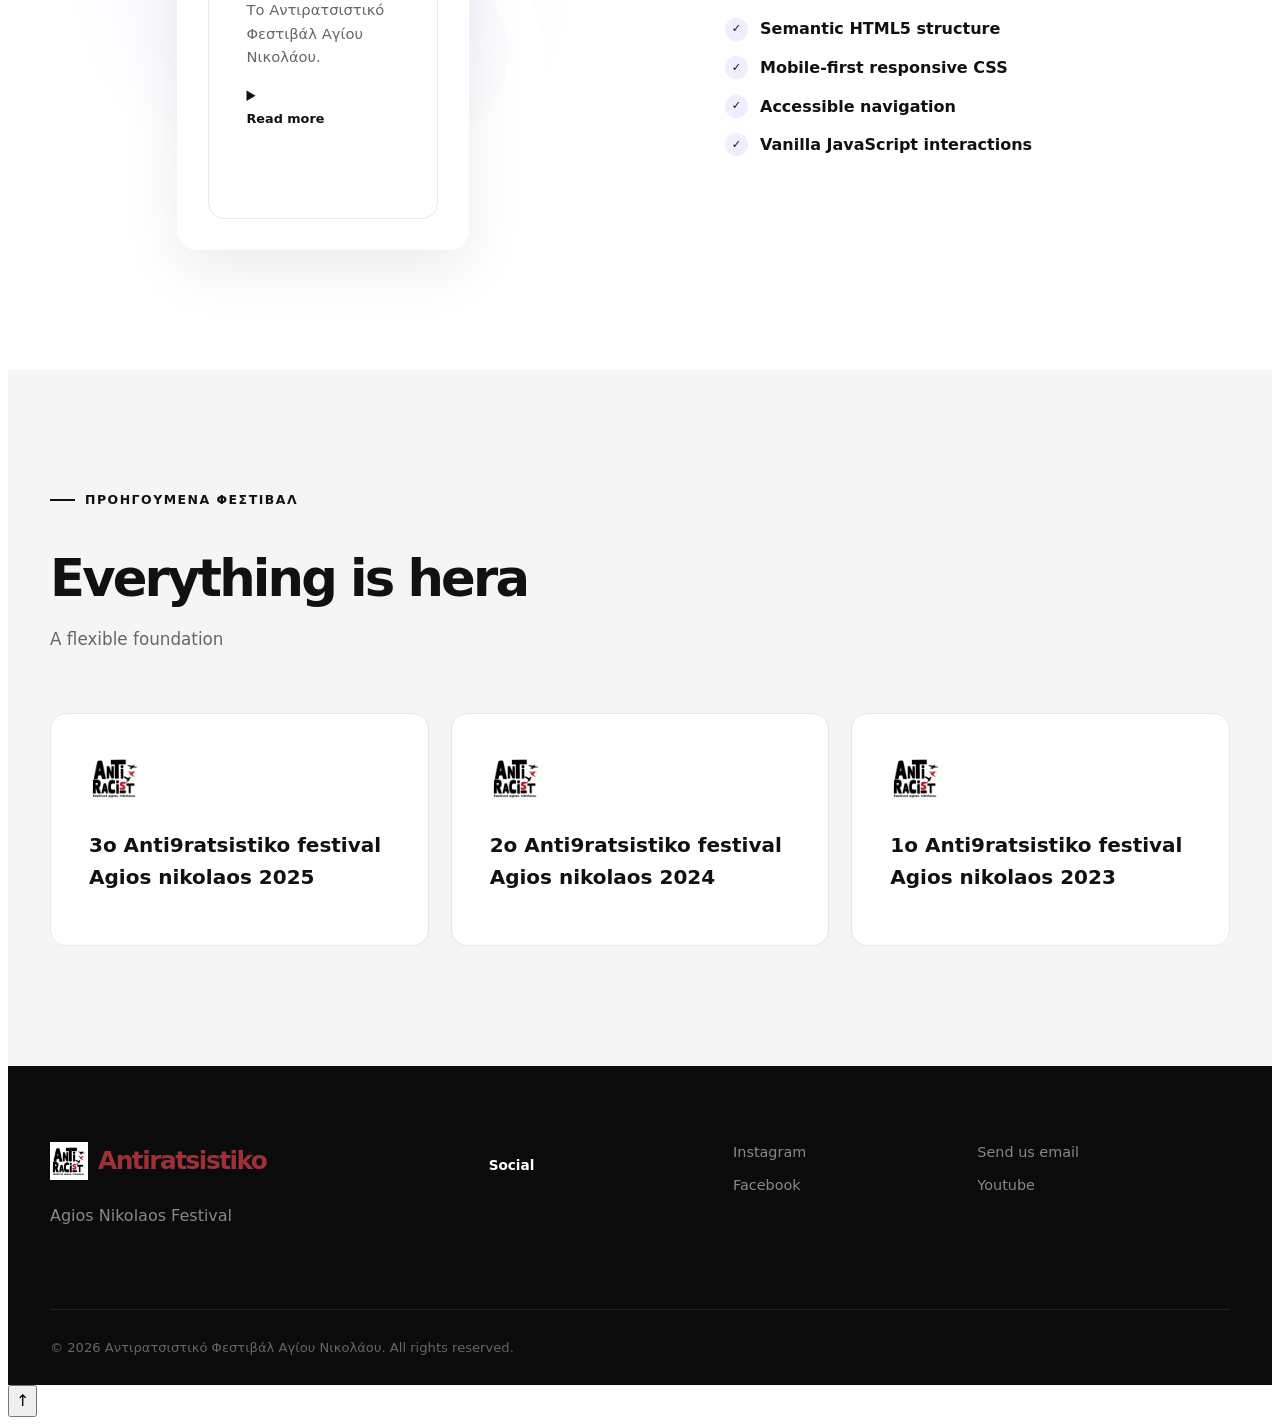
==== commit 6f3fc630: "vrebre" ====
--- a/index.html
+++ b/index.html
@@ -88,14 +88,14 @@
                     </p>
 
                     <div class="hero-buttons">
-                        <a href="#features" class="button button-primary">
-                            previous festivals 
+                        <a href="#about" class="button button-primary">
+                            Festival 2026 
 
                             <span>→</span>
                         </a>
 
-                        <a href="contact.html" class="button button-secondary">
-                            Contact us
+                        <a href="#features" class="button button-secondary">
+                          previous festivals
 							<span>→</span>
 						</a>
                     </div>
@@ -120,7 +120,7 @@
                         </div> -->
 
                         <div class="visual-body">
-                                       <img src="assets/imgs/26.jpg" alt="Festival image">
+                                       <img src="assets/imgs/3.jpg" alt="Festival image">
                             <!-- Το Αντιρατσιστικό Φεστιβάλ Αγίου Νικολάου είναι μια κοινότητα ανθρώπων που συναντιούνται για να υπερασπιστούν την ισότητα, την αξιοπρέπεια και τη συνύπαρξη χωρίς διακρίσεις.<br>
                             
                              
@@ -182,7 +182,7 @@
 
                     <div class="about-card">
                             <article class="feature-card reveal">
-        <div class="feature-icon">◇</div>
+        <div ><img src="assets/imgs/26.jpg" alt=""></div>
         
 
         <h3>4ο Antiracist Festival<br>Agios Nikolaos </h3>
